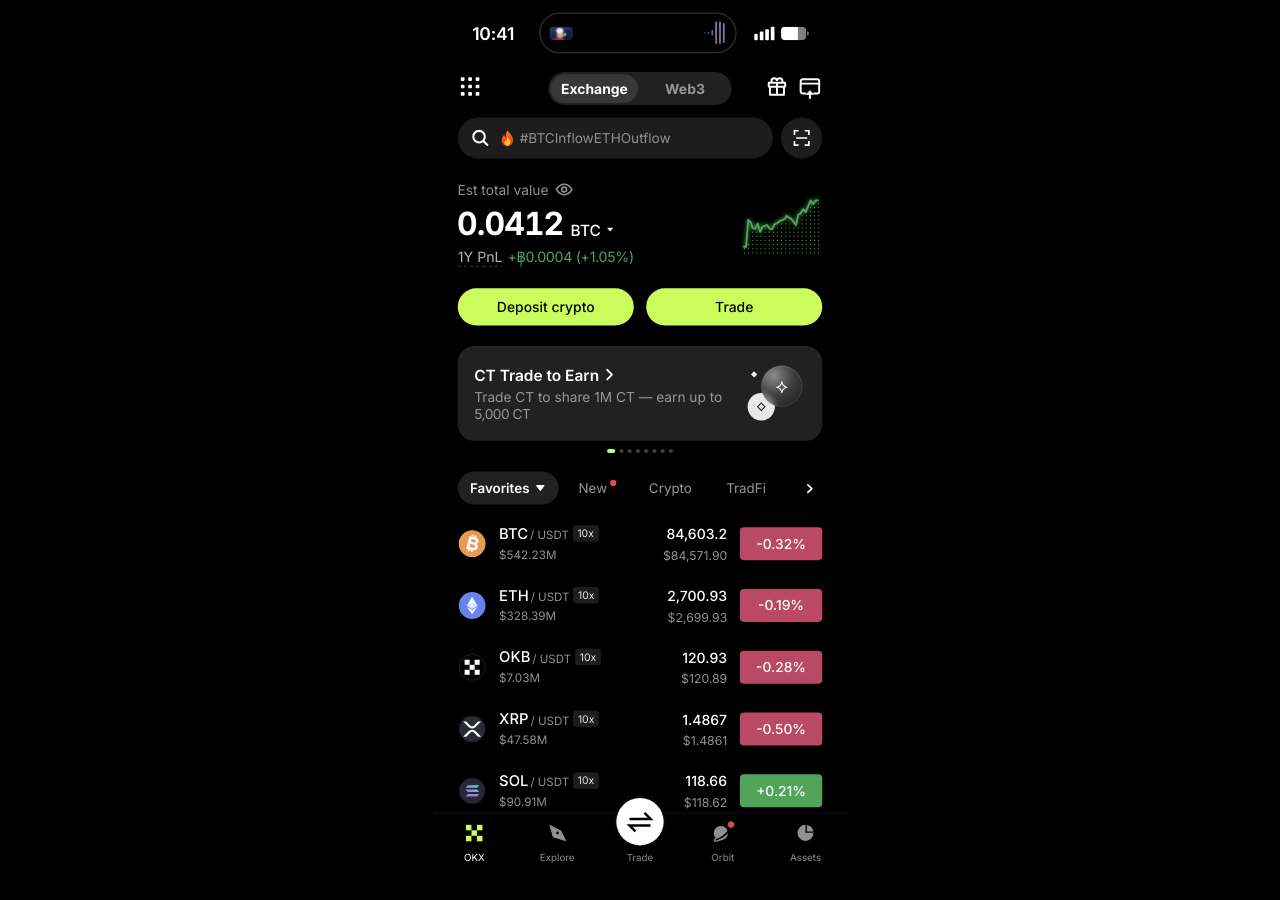
==== index.html @ 5981f29e "Add OKX home and assets page mockups with 0.0412 BTC balance Static HTML/CSS recreation of the OKX i" ====
<!doctype html>
<html lang="en">
<head>
<meta charset="utf-8">
<meta name="viewport" content="width=device-width, initial-scale=1, viewport-fit=cover">
<meta name="apple-mobile-web-app-capable" content="yes">
<meta name="apple-mobile-web-app-status-bar-style" content="black-translucent">
<meta name="theme-color" content="#000000">
<title>OKX Home Mockup</title>
<link rel="stylesheet" href="css/style.css">
</head>
<body>
<div class="screen" id="screen">

  <!-- ===== status bar ===== -->
  <div class="t sb-time" data-bl="38.4">10:41</div>
  <div class="abs island">
    <div class="art"></div>
    <svg class="wave" width="26" height="40" viewBox="0 0 26 40" aria-hidden="true">
      <defs><linearGradient id="wv" x1="0" y1="0" x2="0" y2="1"><stop offset="0" stop-color="#7f87ad"/><stop offset="1" stop-color="#8d6f88"/></linearGradient></defs>
      <circle cx="1.6" cy="19.9" r="0.8" fill="#4b4c6d"/>
      <circle cx="5.6" cy="19.9" r="0.9" fill="#5b5972"/>
      <rect x="8.4" y="17" width="1.6" height="5.6" rx="0.8" fill="#6a6679"/>
      <rect x="12.1" y="9" width="1.7" height="21.7" rx="0.85" fill="url(#wv)"/>
      <rect x="15.8" y="9" width="1.7" height="21.7" rx="0.85" fill="url(#wv)"/>
      <rect x="19.5" y="10.4" width="1.7" height="19.3" rx="0.85" fill="url(#wv)"/>
    </svg>
  </div>
  <svg class="abs sig" width="20" height="13" viewBox="0 0 20 13" fill="#fff" aria-hidden="true">
    <rect x="0" y="6.7" width="3.3" height="6.3" rx="1"/>
    <rect x="5.3" y="4.7" width="3.6" height="8.3" rx="1"/>
    <rect x="10.6" y="2.4" width="3.6" height="10.6" rx="1"/>
    <rect x="16" y="0" width="3.6" height="13" rx="1"/>
  </svg>
  <svg class="abs batt" width="28" height="13" viewBox="0 0 28 13" aria-hidden="true">
    <defs><clipPath id="bc"><rect width="24.4" height="13" rx="4"/></clipPath></defs>
    <g clip-path="url(#bc)"><rect width="24.4" height="13" fill="#7f7f7f"/><rect width="16.3" height="13" fill="#fff"/></g>
    <path d="M25.3 4.3a1.6 1.6 0 0 1 1.6 1.6v1.2a1.6 1.6 0 0 1-1.6 1.6z" fill="#7f7f7f"/>
  </svg>

  <!-- ===== header ===== -->
  <svg class="abs" style="left:27px;top:75px" width="18" height="18" viewBox="0 0 18 18" fill="#fff" aria-hidden="true">
    <rect x="0" y="0" width="3.6" height="3.6" rx=".8"/><rect x="7.2" y="0" width="3.6" height="3.6" rx=".8"/><rect x="14.4" y="0" width="3.6" height="3.6" rx=".8"/>
    <rect x="0" y="7.2" width="3.6" height="3.6" rx=".8"/><rect x="7.2" y="7.2" width="3.6" height="3.6" rx=".8"/><rect x="14.4" y="7.2" width="3.6" height="3.6" rx=".8"/>
    <rect x="0" y="14.4" width="3.6" height="3.6" rx=".8"/><rect x="7.2" y="14.4" width="3.6" height="3.6" rx=".8"/><rect x="14.4" y="14.4" width="3.6" height="3.6" rx=".8"/>
  </svg>

  <div class="abs seg"></div>
  <div class="abs seg-on"></div>
  <div class="t seg-txt seg-ex" data-bl="91">Exchange</div>
  <div class="t seg-txt seg-w3" data-bl="91">Web3</div>

  <svg class="abs" style="left:325px;top:75px" width="18" height="18" viewBox="0 0 18 18" fill="none" stroke="#fff" stroke-width="1.9" stroke-linejoin="round" aria-hidden="true">
    <rect x="1" y="5.4" width="16" height="3.8" rx=".4"/>
    <path d="M2.2 9.2v7.6c0 .1.1.2.2.2h13.2c.1 0 .2-.1.2-.2V9.2M9 5.4V17M3.7 5.4V3.6a2.65 2.65 0 0 1 5.3 0M9 3.6a2.65 2.65 0 0 1 5.3 0v1.8"/>
  </svg>
  <svg class="abs" style="left:356px;top:76px" width="20" height="20" viewBox="0 0 20 20" aria-hidden="true">
    <path d="M6.6 14.7H2.9c-1 0-1.9-.8-1.9-1.9V2.9C1 1.9 1.8 1 2.9 1h14.2c1 0 1.9.8 1.9 1.9v9.9c0 1-.8 1.9-1.9 1.9h-3.7M1 5.2h18" fill="none" stroke="#fff" stroke-width="1.9" stroke-linejoin="round"/>
    <path d="M10 12l3.4 3.7H6.6z" fill="#fff" stroke="#fff" stroke-width=".8" stroke-linejoin="round"/>
    <rect x="9.05" y="15.2" width="1.9" height="4.8" fill="#fff"/>
  </svg>

  <!-- ===== search ===== -->
  <div class="abs search"></div>
  <svg class="abs" style="left:38.3px;top:126.3px" width="16" height="16" viewBox="0 0 16 16" fill="none" stroke="#fff" stroke-width="2" stroke-linecap="round" aria-hidden="true">
    <circle cx="6.7" cy="6.7" r="5.6"/><path d="M10.9 10.9l3.9 3.9"/>
  </svg>
  <svg class="abs" style="left:66px;top:126px" width="12.4" height="16" viewBox="0 0 12.4 16" aria-hidden="true">
    <defs>
      <linearGradient id="fo" x1="0" y1="0" x2="0" y2="1"><stop offset="0" stop-color="#ff8f1f"/><stop offset=".55" stop-color="#f4511e"/><stop offset="1" stop-color="#e2361b"/></linearGradient>
      <linearGradient id="fi" x1="0" y1="0" x2="0" y2="1"><stop offset="0" stop-color="#ffdf4a"/><stop offset="1" stop-color="#ffb012"/></linearGradient>
    </defs>
    <path d="M6.3.4c.7 2.6 4.6 4.6 5.4 8.6.7 3.8-2 6.7-5.5 6.7C2.7 15.7.2 13 .7 9.6c.3-2.2 1.7-3.5 2.4-4.8.3 1.3.8 2.1 1.5 2.5C4.4 4.5 5.3 2.1 6.3.4z" fill="url(#fo)"/>
    <path d="M6.3 7.3c.9 1.8 3.1 3.1 2.9 5.3-.2 1.8-1.5 2.9-3 2.9-1.6 0-2.9-1.1-2.8-2.8.1-1.3 1-2 1.5-2.7.3.7.7 1.1 1.1 1.2-.3-1.5-.2-2.8.3-3.9z" fill="url(#fi)"/>
  </svg>
  <div class="t search-txt" data-bl="139">#BTCInflowETHOutflow</div>
  <div class="abs scan-btn">
    <svg class="abs" style="left:12px;top:12px" width="16" height="16" viewBox="0 0 16 16" fill="none" stroke="#fff" stroke-width="1.6" aria-hidden="true">
      <path d="M1 5V1h4M11 1h4v4M15 11v4h-4M5 15H1v-4M2.6 8h10.8"/>
    </svg>
  </div>

  <!-- ===== balance ===== -->
  <div class="t est" style="top:177.6px" data-bl="189">Est total value</div>
  <svg class="abs eye" style="top:178.3px" width="17" height="12" viewBox="0 0 17 12" fill="none" stroke="#909090" stroke-width="1.6" aria-hidden="true">
    <path d="M.9 6C2.9 2.3 5.6.9 8.4.9s5.5 1.4 7.5 5.1c-2 3.7-4.7 5.1-7.5 5.1S2.9 9.7.9 6z"/>
    <circle cx="8.4" cy="6" r="2.3"/>
  </svg>
  <div class="abs bal" style="top:201.1px">
    <span class="num" data-bl="228.2">0.0412</span><span class="unit" data-bl="228.8">BTC</span>
    <svg class="caret" width="6" height="4" viewBox="0 0 6 4" aria-hidden="true"><path d="M.6.5h4.8L3 3.5z" fill="#fff" stroke="#fff" stroke-width=".6" stroke-linejoin="round"/></svg>
  </div>
  <div class="t pnl" style="top:243.1px">
    <span class="lab" data-bl="255">1Y PnL</span><span class="val" data-bl="255">+<span class="baht">B</span>0.0004 (+1.05%)</span>
  </div>
  <i class="abs dash" style="left:24px;top:258px;width:42.7px"></i>
  <svg class="abs chart" style="top:188px" width="82" height="62" viewBox="0 0 82 62" aria-hidden="true">
    <defs><filter id="glow" x="-30%" y="-30%" width="160%" height="160%"><feGaussianBlur in="SourceGraphic" stdDeviation="2.2" result="b"/><feComponentTransfer in="b" result="g"><feFuncA type="linear" slope="1.1"/></feComponentTransfer><feMerge><feMergeNode in="g"/><feMergeNode in="SourceGraphic"/></feMerge></filter></defs>
    <g fill="#51a459"><rect x="5" y="53" width="1" height="1"/><rect x="5" y="57" width="1" height="1"/><rect x="9" y="49" width="1" height="1"/><rect x="9" y="53" width="1" height="1"/><rect x="9" y="57" width="1" height="1"/><rect x="13" y="37" width="1" height="1"/><rect x="13" y="41" width="1" height="1"/><rect x="13" y="45" width="1" height="1"/><rect x="13" y="49" width="1" height="1"/><rect x="13" y="53" width="1" height="1"/><rect x="13" y="57" width="1" height="1"/><rect x="17" y="37" width="1" height="1"/><rect x="17" y="41" width="1" height="1"/><rect x="17" y="45" width="1" height="1"/><rect x="17" y="49" width="1" height="1"/><rect x="17" y="53" width="1" height="1"/><rect x="17" y="57" width="1" height="1"/><rect x="21" y="41" width="1" height="1"/><rect x="21" y="45" width="1" height="1"/><rect x="21" y="49" width="1" height="1"/><rect x="21" y="53" width="1" height="1"/><rect x="21" y="57" width="1" height="1"/><rect x="25" y="33" width="1" height="1"/><rect x="25" y="37" width="1" height="1"/><rect x="25" y="41" width="1" height="1"/><rect x="25" y="45" width="1" height="1"/><rect x="25" y="49" width="1" height="1"/><rect x="25" y="53" width="1" height="1"/><rect x="25" y="57" width="1" height="1"/><rect x="29" y="37" width="1" height="1"/><rect x="29" y="41" width="1" height="1"/><rect x="29" y="45" width="1" height="1"/><rect x="29" y="49" width="1" height="1"/><rect x="29" y="53" width="1" height="1"/><rect x="29" y="57" width="1" height="1"/><rect x="33" y="37" width="1" height="1"/><rect x="33" y="41" width="1" height="1"/><rect x="33" y="45" width="1" height="1"/><rect x="33" y="49" width="1" height="1"/><rect x="33" y="53" width="1" height="1"/><rect x="33" y="57" width="1" height="1"/><rect x="37" y="33" width="1" height="1"/><rect x="37" y="37" width="1" height="1"/><rect x="37" y="41" width="1" height="1"/><rect x="37" y="45" width="1" height="1"/><rect x="37" y="49" width="1" height="1"/><rect x="37" y="53" width="1" height="1"/><rect x="37" y="57" width="1" height="1"/><rect x="41" y="29" width="1" height="1"/><rect x="41" y="33" width="1" height="1"/><rect x="41" y="37" width="1" height="1"/><rect x="41" y="41" width="1" height="1"/><rect x="41" y="45" width="1" height="1"/><rect x="41" y="49" width="1" height="1"/><rect x="41" y="53" width="1" height="1"/><rect x="41" y="57" width="1" height="1"/><rect x="45" y="29" width="1" height="1"/><rect x="45" y="33" width="1" height="1"/><rect x="45" y="37" width="1" height="1"/><rect x="45" y="41" width="1" height="1"/><rect x="45" y="45" width="1" height="1"/><rect x="45" y="49" width="1" height="1"/><rect x="45" y="53" width="1" height="1"/><rect x="45" y="57" width="1" height="1"/><rect x="49" y="25" width="1" height="1"/><rect x="49" y="29" width="1" height="1"/><rect x="49" y="33" width="1" height="1"/><rect x="49" y="37" width="1" height="1"/><rect x="49" y="41" width="1" height="1"/><rect x="49" y="45" width="1" height="1"/><rect x="49" y="49" width="1" height="1"/><rect x="49" y="53" width="1" height="1"/><rect x="49" y="57" width="1" height="1"/><rect x="53" y="33" width="1" height="1"/><rect x="53" y="37" width="1" height="1"/><rect x="53" y="41" width="1" height="1"/><rect x="53" y="45" width="1" height="1"/><rect x="53" y="49" width="1" height="1"/><rect x="53" y="53" width="1" height="1"/><rect x="53" y="57" width="1" height="1"/><rect x="57" y="33" width="1" height="1"/><rect x="57" y="37" width="1" height="1"/><rect x="57" y="41" width="1" height="1"/><rect x="57" y="45" width="1" height="1"/><rect x="57" y="49" width="1" height="1"/><rect x="57" y="53" width="1" height="1"/><rect x="57" y="57" width="1" height="1"/><rect x="61" y="21" width="1" height="1"/><rect x="61" y="25" width="1" height="1"/><rect x="61" y="29" width="1" height="1"/><rect x="61" y="33" width="1" height="1"/><rect x="61" y="37" width="1" height="1"/><rect x="61" y="41" width="1" height="1"/><rect x="61" y="45" width="1" height="1"/><rect x="61" y="49" width="1" height="1"/><rect x="61" y="53" width="1" height="1"/><rect x="61" y="57" width="1" height="1"/><rect x="65" y="21" width="1" height="1"/><rect x="65" y="25" width="1" height="1"/><rect x="65" y="29" width="1" height="1"/><rect x="65" y="33" width="1" height="1"/><rect x="65" y="37" width="1" height="1"/><rect x="65" y="41" width="1" height="1"/><rect x="65" y="45" width="1" height="1"/><rect x="65" y="49" width="1" height="1"/><rect x="65" y="53" width="1" height="1"/><rect x="65" y="57" width="1" height="1"/><rect x="69" y="13" width="1" height="1"/><rect x="69" y="17" width="1" height="1"/><rect x="69" y="21" width="1" height="1"/><rect x="69" y="25" width="1" height="1"/><rect x="69" y="29" width="1" height="1"/><rect x="69" y="33" width="1" height="1"/><rect x="69" y="37" width="1" height="1"/><rect x="69" y="41" width="1" height="1"/><rect x="69" y="45" width="1" height="1"/><rect x="69" y="49" width="1" height="1"/><rect x="69" y="53" width="1" height="1"/><rect x="69" y="57" width="1" height="1"/><rect x="73" y="13" width="1" height="1"/><rect x="73" y="17" width="1" height="1"/><rect x="73" y="21" width="1" height="1"/><rect x="73" y="25" width="1" height="1"/><rect x="73" y="29" width="1" height="1"/><rect x="73" y="33" width="1" height="1"/><rect x="73" y="37" width="1" height="1"/><rect x="73" y="41" width="1" height="1"/><rect x="73" y="45" width="1" height="1"/><rect x="73" y="49" width="1" height="1"/><rect x="73" y="53" width="1" height="1"/><rect x="73" y="57" width="1" height="1"/><rect x="77" y="9" width="1" height="1"/><rect x="77" y="13" width="1" height="1"/><rect x="77" y="17" width="1" height="1"/><rect x="77" y="21" width="1" height="1"/><rect x="77" y="25" width="1" height="1"/><rect x="77" y="29" width="1" height="1"/><rect x="77" y="33" width="1" height="1"/><rect x="77" y="37" width="1" height="1"/><rect x="77" y="41" width="1" height="1"/><rect x="77" y="45" width="1" height="1"/><rect x="77" y="49" width="1" height="1"/><rect x="77" y="53" width="1" height="1"/><rect x="77" y="57" width="1" height="1"/></g>
<path d="M4.9 51.6 L7.0 51.6 L9.1 25.6 L11.6 28.2 L13.3 33.4 L15.7 34.3 L18.4 29.2 L20.7 37.2 L23.2 31.8 L25.4 31.4 L27.3 30.5 L29.4 33.4 L30.7 34.5 L32.3 34.5 L34.7 29.7 L36.8 29.0 L39.8 26.6 L42.7 25.6 L44.5 24.7 L46.4 21.5 L48.7 23.4 L50.7 24.2 L55.5 30.5 L57.8 20.2 L59.4 20.0 L62.3 15.2 L65.0 17.9 L69.6 6.7 L72.2 10.2 L74.6 6.7 L76.6 6.5" fill="none" stroke="#51a459" stroke-width="1.8" stroke-linejoin="round" stroke-linecap="round" filter="url(#glow)"/>
  </svg>

  <a class="btn" style="left:24px" href="#" data-blref><span data-bl="23">Deposit crypto</span></a>
  <a class="btn" style="left:207px" href="#" data-blref><span data-bl="23">Trade</span></a>

  <!-- ===== promo card ===== -->
  <div class="abs promo">
    <svg class="abs" style="left:0;top:0" width="354" height="92" viewBox="0 0 354 92" aria-hidden="true">
      <defs>
        <radialGradient id="orb" cx=".3" cy=".25" r=".85"><stop offset="0" stop-color="#8b8b8b"/><stop offset=".55" stop-color="#3f3f3f"/><stop offset="1" stop-color="#242424"/></radialGradient>
        <clipPath id="orbclip"><circle cx="314.75" cy="39" r="20"/></clipPath>
        <filter id="frost" x="-50%" y="-50%" width="200%" height="200%"><feGaussianBlur stdDeviation="2.4"/></filter>
      </defs>
      <rect x="285.6" y="25.4" width="4.4" height="4.4" rx=".4" transform="rotate(45 287.8 27.6)" fill="#e9e9e9"/>
      <circle cx="294.75" cy="59" r="13.25" fill="#e8e8e8"/>
      <rect x="292.2" y="56.45" width="5.1" height="5.1" transform="rotate(45 294.75 59)" fill="none" stroke="#1e1e1e" stroke-width="1"/>
      <circle cx="314.75" cy="39" r="20" fill="url(#orb)"/>
      <g clip-path="url(#orbclip)" opacity=".45"><circle cx="294.75" cy="59" r="13.25" fill="#d0d0d0" filter="url(#frost)"/></g>
      <circle cx="314.75" cy="39" r="19.6" fill="none" stroke="rgba(255,255,255,.14)" stroke-width=".8"/>
      <path d="M314.75 34.6q.5 4.6 5 5.4q-4.5.8-5 5.4q-.5-4.6-5-5.4q4.5-.8 5-5.4z" fill="none" stroke="#fff" stroke-width="1" stroke-linejoin="round"/>
    </svg>
  </div>
  <div class="t promo-title"><span data-bl="370.6">CT Trade to Earn</span><svg width="7" height="12" viewBox="0 0 7 12" fill="none" stroke="#fff" stroke-width="1.8" stroke-linecap="round" stroke-linejoin="round" aria-hidden="true"><path d="M1.2 1.1l4.6 4.7-4.6 4.7"/></svg></div>
  <div class="t promo-sub" data-bl="390.8">Trade CT to share 1M CT — earn up to</div>
  <div class="t promo-sub" data-bl="406.9" style="letter-spacing:-0.45px">5,000 CT</div>

  <div class="abs dots"><i class="on"></i><i></i><i></i><i></i><i></i><i></i><i></i><i></i></div>

  <!-- ===== market tabs ===== -->
  <div class="abs fav"></div>
  <div class="t tab tab-fav" data-bl="479">Favorites</div>
  <svg class="abs" style="left:99.7px;top:471px" width="8.4" height="5.8" viewBox="0 0 8.4 5.8" aria-hidden="true"><path d="M.7.6h7L4.2 5.2z" fill="#fff" stroke="#fff" stroke-width="1" stroke-linejoin="round"/></svg>
  <div class="t tab" style="left:141.3px" data-bl="479">New</div>
  <div class="abs newdot"></div>
  <div class="t tab" style="left:209.6px" data-bl="479">Crypto</div>
  <div class="t tab" style="left:284.7px" data-bl="479">TradFi</div>
  <svg class="abs" style="left:363px;top:469.6px" width="6" height="9" viewBox="0 0 6 9" fill="none" stroke="#fff" stroke-width="1.6" stroke-linecap="round" stroke-linejoin="round" aria-hidden="true"><path d="M1 .9l3.9 3.6L1 8.1"/></svg>

  <!-- ===== market list ===== -->
  <div class="row" style="top:512px" data-blref>
    <svg class="coin" width="26" height="26" viewBox="0 0 26 26" aria-hidden="true">
      <circle cx="13" cy="13" r="13" fill="#e89952"/>
      <g transform="rotate(14 13 13)" fill="#fff">
        <path fill-rule="evenodd" d="M8.6 6.6h6.3c2.3 0 3.6 1.2 3.6 3 0 1.3-.7 2.2-1.8 2.6 1.4.3 2.5 1.5 2.5 3.1 0 2.1-1.5 3.6-3.9 3.6H8.6zm2.7 2.1v2.8h3.2c1 0 1.5-.5 1.5-1.4s-.5-1.4-1.5-1.4zm0 4.8v3.1h3.5c1.1 0 1.7-.6 1.7-1.55s-.6-1.55-1.7-1.55z"/>
        <rect x="10.6" y="4.5" width="1.7" height="2.6"/><rect x="13.6" y="4.5" width="1.7" height="2.6"/>
        <rect x="10.6" y="18.4" width="1.7" height="2.6"/><rect x="13.6" y="18.4" width="1.7" height="2.6"/>
      </g>
    </svg>
    <div class="pair"><span class="base" data-bl="11.65">BTC</span><span class="quote" data-bl="11.7">/ USDT</span><span class="lev" data-blref><span class="ib" data-bl="11.7">10x</span></span></div>
    <div class="t vol" data-bl="30.3">$542.23M</div>
    <div class="t px" data-bl="11.3">84,603.2</div>
    <div class="t usd" data-bl="32">$84,571.90</div>
    <div class="chg dn" data-blref><span data-bl="21">-0.32%</span></div>
  </div>

  <div class="row" style="top:572px" data-blref>
    <svg class="coin" width="26" height="26" viewBox="0 0 26 26" aria-hidden="true">
      <circle cx="13" cy="13" r="13" fill="#6983ed"/>
      <path d="M13 4.6l5.2 8.7L13 11z" fill="#fff" opacity=".9"/>
      <path d="M13 4.6L7.8 13.3 13 11z" fill="#fff"/>
      <path d="M7.8 13.3L13 11l5.2 2.3L13 16.4z" fill="#fff" opacity=".82"/>
      <path d="M13 17.4l5.2-3.1L13 21.6z" fill="#fff" opacity=".9"/>
      <path d="M13 17.4l-5.2-3.1L13 21.6z" fill="#fff"/>
    </svg>
    <div class="pair"><span class="base" data-bl="11.65">ETH</span><span class="quote" data-bl="11.7">/ USDT</span><span class="lev" data-blref><span class="ib" data-bl="11.7">10x</span></span></div>
    <div class="t vol" data-bl="30.3">$328.39M</div>
    <div class="t px" data-bl="11.3">2,700.93</div>
    <div class="t usd" data-bl="32">$2,699.93</div>
    <div class="chg dn" data-blref><span data-bl="21">-0.19%</span></div>
  </div>

  <div class="row" style="top:632px" data-blref>
    <svg class="coin" width="26" height="26" viewBox="0 0 26 26" aria-hidden="true">
      <circle cx="13" cy="13" r="12.6" fill="#000" stroke="#262626" stroke-width=".8"/>
      <g fill="#fff">
        <rect x="5.7" y="5.7" width="4.87" height="4.87"/><rect x="15.43" y="5.7" width="4.87" height="4.87"/>
        <rect x="10.57" y="10.57" width="4.87" height="4.87"/>
        <rect x="5.7" y="15.43" width="4.87" height="4.87"/><rect x="15.43" y="15.43" width="4.87" height="4.87"/>
      </g>
    </svg>
    <div class="pair"><span class="base" data-bl="11.65">OKB</span><span class="quote" data-bl="11.7">/ USDT</span><span class="lev" data-blref><span class="ib" data-bl="11.7">10x</span></span></div>
    <div class="t vol" data-bl="30.3">$7.03M</div>
    <div class="t px" data-bl="11.3">120.93</div>
    <div class="t usd" data-bl="32">$120.89</div>
    <div class="chg dn" data-blref><span data-bl="21">-0.28%</span></div>
  </div>

  <div class="row" style="top:692px" data-blref>
    <svg class="coin" width="26" height="26" viewBox="0 0 26 26" aria-hidden="true">
      <circle cx="13" cy="13" r="12.7" fill="#292c33" stroke="#151617" stroke-width=".6"/>
      <g fill="#fff">
        <path d="M4.3 5.6h3l3.8 3.9c1.1 1.1 2.7 1.1 3.8 0l3.8-3.9h3l-5.1 5.2c-2.1 2.1-5.1 2.1-7.2 0z"/>
        <path d="M4.3 20.4h3l3.8-3.9c1.1-1.1 2.7-1.1 3.8 0l3.8 3.9h3l-5.1-5.2c-2.1-2.1-5.1-2.1-7.2 0z"/>
      </g>
    </svg>
    <div class="pair"><span class="base" data-bl="11.65">XRP</span><span class="quote" data-bl="11.7">/ USDT</span><span class="lev" data-blref><span class="ib" data-bl="11.7">10x</span></span></div>
    <div class="t vol" data-bl="30.3">$47.58M</div>
    <div class="t px" data-bl="11.3">1.4867</div>
    <div class="t usd" data-bl="32">$1.4861</div>
    <div class="chg dn" data-blref><span data-bl="21">-0.50%</span></div>
  </div>

  <div class="row" style="top:752px" data-blref>
    <svg class="coin" width="26" height="26" viewBox="0 0 26 26" aria-hidden="true">
      <defs><linearGradient id="sol" x1="19" y1="6" x2="8" y2="20" gradientUnits="userSpaceOnUse"><stop offset="0" stop-color="#5fe8c4"/><stop offset=".5" stop-color="#8f8fe0"/><stop offset="1" stop-color="#b65cf0"/></linearGradient></defs>
      <circle cx="13" cy="13" r="12.7" fill="#262931" stroke="#0e0f10" stroke-width=".6"/>
      <g fill="url(#sol)">
        <path d="M8.7 7.6h11.1l-2.1 2.4H6.6z"/>
        <path d="M6.6 11.8h11.1l2.1 2.4H8.7z"/>
        <path d="M8.7 16h11.1l-2.1 2.4H6.6z"/>
      </g>
    </svg>
    <div class="pair"><span class="base" data-bl="11.65">SOL</span><span class="quote" data-bl="11.7">/ USDT</span><span class="lev" data-blref><span class="ib" data-bl="11.7">10x</span></span></div>
    <div class="t vol" data-bl="30.3">$90.91M</div>
    <div class="t px" data-bl="11.3">118.66</div>
    <div class="t usd" data-bl="32">$118.62</div>
    <div class="chg up" data-blref><span data-bl="21">+0.21%</span></div>
  </div>

  <!-- ===== tab bar ===== -->
  <div class="abs nav">
    <a class="nav-item on" style="left:0" href="index.html">
      <svg width="16" height="16" viewBox="0 0 16 16" fill="#cafd5b" aria-hidden="true"><rect x="0" y="0" width="5.33" height="5.33"/><rect x="10.67" y="0" width="5.33" height="5.33"/><rect x="5.33" y="5.33" width="5.33" height="5.33"/><rect x="0" y="10.67" width="5.33" height="5.33"/><rect x="10.67" y="10.67" width="5.33" height="5.33"/></svg>
      <span class="lbl" data-bl="835.5">OKX</span>
    </a>
    <a class="nav-item" style="left:80.4px" href="#">
      <svg width="16" height="16" viewBox="0 0 16 16" aria-hidden="true"><path d="M.6.7l10.6 5.4 4.3 9.1L3.8 11.5z" fill="#909090" stroke="#909090" stroke-width="1" stroke-linejoin="round"/><circle cx="7.9" cy="7.9" r="1.3" fill="#000"/></svg>
      <span class="lbl" data-bl="835.5">Explore</span>
    </a>
    <a class="nav-item" style="left:160.8px" href="#"><span class="lbl" data-bl="835.5">Trade</span></a>
    <a class="nav-item" style="left:241.2px" href="#">
      <svg style="left:31px;top:6px;margin-left:0" width="22" height="21" viewBox="0 0 22 21" aria-hidden="true">
        <circle cx="7.5" cy="12" r="6.9" fill="#909090"/>
        <path d="M1.4 18.4c3.6.2 9.6-3 14.8-9.6" fill="none" stroke="#000" stroke-width="1.5" stroke-linecap="round"/>
        <path d="M2.6 17.2c-1.3 1.3-1.7 2.5-.6 2.6 1.7.2 5-1 8.4-3.1" fill="none" stroke="#909090" stroke-width="1.4" stroke-linecap="round"/>
        <circle cx="17.4" cy="3.8" r="3.6" fill="#ce5245" stroke="#000" stroke-width=".7"/>
      </svg>
      <span class="lbl" data-bl="835.5">Orbit</span>
    </a>
    <a class="nav-item" style="left:321.6px" href="assets.html">
      <svg width="16" height="16" viewBox="0 0 16 16" fill="#909090" aria-hidden="true"><path d="M7.7 0a7.8 7.8 0 1 0 7.8 7.8H7.7z"/><path d="M9 6.5V.1a7.8 7.8 0 0 1 6.4 6.4z"/></svg>
      <span class="lbl" data-bl="835.5">Assets</span>
    </a>
  </div>
  <div class="abs nav-trade-btn">
    <svg width="22" height="21" viewBox="0 0 22 21" fill="none" stroke="#000" stroke-width="2.4" aria-hidden="true"><path d="M.8 7.3h20.4L15.4 1.5M21.2 13.6H.8l5.8 5.8"/></svg>
  </div>
</div>
<script src="js/fit.js"></script>
</body>
</html>
---- css/style.css ----
/* OKX mockup – shared styles.
   The screen is laid out at iPhone 16 Pro logical size (402 x 874 pt) and
   scaled to fit the browser window by js/fit.js. */

@font-face { font-family: "Inter"; font-weight: 400; font-display: block; src: url(../fonts/inter-400.woff2) format("woff2"); }
@font-face { font-family: "Inter"; font-weight: 500; font-display: block; src: url(../fonts/inter-500.woff2) format("woff2"); }
@font-face { font-family: "Inter"; font-weight: 600; font-display: block; src: url(../fonts/inter-600.woff2) format("woff2"); }
@font-face { font-family: "Inter"; font-weight: 700; font-display: block; src: url(../fonts/inter-700.woff2) format("woff2"); }

:root {
  --bg: #000;
  --white: #fff;
  --grey: #909090;
  --grey-2: #969696;
  --grey-3: #b3b3b3;
  --card: #212121;
  --field: #1d1d1d;
  --tile: #121212;
  --lime: #cafd5c;
  --green: #51a459;
  --red: #ba4965;
}

* { box-sizing: border-box; margin: 0; padding: 0; }

html, body {
  height: 100%;
  background: var(--bg);
  overflow: hidden;
}

body {
  font-family: "Inter", sans-serif;
  color: var(--white);
  -webkit-font-smoothing: antialiased;
  -moz-osx-font-smoothing: grayscale;
  -webkit-text-size-adjust: 100%;
  text-rendering: geometricPrecision;
}

a { color: inherit; text-decoration: none; }

.screen {
  position: absolute;
  left: 0;
  top: 0;
  width: 402px;
  height: 874px;
  overflow: hidden;
  background: var(--bg);
  transform-origin: 0 0;
  visibility: hidden;
}
.screen.ready { visibility: visible; }

.abs { position: absolute; }
.t { position: absolute; line-height: 1; white-space: nowrap; }
.ib { display: inline-block; }
.r { text-align: right; }
svg { display: block; overflow: visible; }

/* Bitcoin "฿" sign: Inter has no glyph for it, so draw a B with a bar through it. */
.baht { position: relative; display: inline-block; line-height: 1; }
.baht::after {
  content: "";
  position: absolute;
  left: 0.255em;
  width: 0.085em;
  top: 0.04em;
  bottom: 0.025em;
  background: currentColor;
}

/* ---------- iOS status bar ---------- */
.sb-time {
  font-family: -apple-system, "SF Pro Text", "Inter", sans-serif;
  font-size: 17px;
  font-weight: 600;
  left: 38px;
  top: 23.7px;
  letter-spacing: -0.2px;
}
.island {
  left: 102.7px; top: 12.3px; width: 192.6px; height: 40px;
  border-radius: 20px;
  background: #000;
  box-shadow: inset 0 0 0 1.4px #2d2d2d;
}
.island .art {
  position: absolute; left: 10.6px; top: 13.4px; width: 23px; height: 13.3px;
  border-radius: 4px;
  background:
    radial-gradient(ellipse 4.5px 3.6px at 44% 30%, #ecebea 0 55%, transparent 100%),
    radial-gradient(ellipse 4.6px 4px at 46% 62%, #c7a497 0 50%, transparent 100%),
    radial-gradient(ellipse 8px 4.5px at 40% 108%, #a3242f 0 60%, transparent 100%),
    radial-gradient(circle at 66% 58%, #9fb0d0 0 0.9px, transparent 1.8px),
    linear-gradient(160deg, #2a3d6a 0%, #182446 55%, #0d1328 100%);
}
.island .wave { position: absolute; left: 159.5px; top: 0; }
.sig { left: 311.7px; top: 26.3px; }
.batt { left: 338px; top: 25.7px; }

/* ---------- bottom tab bar ---------- */
.nav {
  left: 0; top: 791px; width: 402px; height: 83px;
  background: #000;
}
.nav::before {
  content: "";
  position: absolute; left: 0; right: 0; top: -6px; height: 6px;
  background: linear-gradient(to bottom, rgba(7, 8, 14, 0), #07080e);
}
.nav-item { position: absolute; top: 0; width: 80.4px; height: 60px; }
.nav-item svg { position: absolute; left: 50%; top: 10px; margin-left: -8px; }
.nav-item .lbl {
  position: absolute; left: 0; right: 0; top: 36.5px;
  text-align: center; font-size: 9.5px; line-height: 1; color: #8a8a8a;
}
.nav-item.on .lbl { color: #fff; }
.nav-trade-btn {
  left: 178px; top: 775px; width: 46px; height: 46px;
  border-radius: 50%;
  background: #fff;
  box-shadow: 0 0 6px rgba(80, 90, 140, 0.18);
}
.nav-trade-btn svg { position: absolute; left: 12px; top: 12.5px; }

/* ---------- shared balance header ---------- */
.est { font-size: 13.4px; color: var(--grey); left: 23.7px; }
.eye { left: 119.3px; }
.bal { left: 23.4px; display: flex; align-items: flex-start; line-height: 1; white-space: nowrap; }
.bal .num { font-size: 31px; font-weight: 700; letter-spacing: -0.9px; font-feature-settings: "tnum"; }
.bal .unit { font-size: 15px; font-weight: 500; margin-left: 7.1px; }
.bal .caret { margin-left: 6.4px; margin-top: 19.9px; }
.pnl { left: 24px; font-size: 13.8px; color: var(--grey-3); display: flex; align-items: flex-start; }
.pnl .val { color: var(--green); margin-left: 4.6px; letter-spacing: -0.3px; }
.dash { height: 0.67px; background: repeating-linear-gradient(to right, #383838 0 3px, transparent 3px 6px); }
.chart { left: 297px; }

/* ---------- home page ---------- */
.seg { left: 112.3px; top: 70px; width: 177.4px; height: 32px; border-radius: 16px; background: var(--card); }
.seg-on { left: 114px; top: 71.7px; width: 85px; height: 28.6px; border-radius: 14.3px; background: #373737; }
.seg-txt { font-size: 13.5px; font-weight: 700; top: 79.2px; }
.seg-ex { left: 124.3px; }
.seg-w3 { left: 225.4px; color: var(--grey-2); }

.search { left: 24px; top: 114px; width: 306px; height: 40px; border-radius: 20px; background: var(--field); }
.search-txt { left: 84.2px; top: 127.4px; font-size: 13.2px; color: var(--grey); }
.scan-btn { left: 338px; top: 114px; width: 40px; height: 40px; border-radius: 50%; background: var(--field); }

.btn {
  position: absolute; top: 280px; width: 171px; height: 36px;
  border-radius: 18px; background: var(--lime); color: #000;
  font-size: 13.5px; font-weight: 500; line-height: 1;
  display: flex; align-items: center; justify-content: center;
}

.promo { left: 24px; top: 336px; width: 354px; height: 92px; border-radius: 16px; background: var(--card); overflow: hidden; }
.promo-title { left: 40px; top: 356.2px; font-size: 15px; font-weight: 600; display: flex; align-items: center; }
.promo-title svg { margin-left: 6.9px; }
.promo-sub { left: 40px; top: 377.4px; font-size: 13.3px; line-height: 16.3px; color: var(--grey-2); white-space: nowrap; }

.dots { left: 169px; top: 436px; display: flex; gap: 4px; }
.dots i { display: block; width: 4px; height: 4px; border-radius: 2px; background: #3f3f3f; }
.dots i.on { width: 8px; background: var(--lime); }

.fav { left: 24px; top: 458px; width: 97.7px; height: 32px; border-radius: 16px; background: var(--card); }
.tab { top: 467.2px; font-size: 13px; color: var(--grey-2); }
.tab-fav { left: 35.8px; color: #fff; font-weight: 600; }
.newdot { left: 171.7px; top: 466px; width: 6px; height: 6px; border-radius: 50%; background: #e24a54; }

.row { position: absolute; left: 0; width: 402px; height: 60px; }
.row .coin { position: absolute; left: 25px; top: 3px; }
.row .pair { position: absolute; left: 64.2px; top: -1.6px; display: flex; align-items: flex-start; line-height: 1; white-space: nowrap; }
.row .base { font-size: 14.4px; font-weight: 500; }
.row .quote { font-size: 11.2px; color: var(--grey); margin-left: 1.9px; margin-top: 2.6px; }
.row .lev {
  position: relative; top: -0.4px;
  margin-left: 3.8px; width: 25px; height: 16px; border-radius: 3.3px;
  background: var(--field); color: #e6e6e6; text-align: center;
  font-size: 10.1px; line-height: 16px;
}
.row .vol { left: 64.2px; top: 19.8px; font-size: 11.35px; color: var(--grey); }
.row .px { right: 116.5px; top: -1.4px; font-size: 13.6px; font-weight: 500; }
.row .usd { right: 116.3px; top: 20.4px; font-size: 11.9px; color: var(--grey); }
.row .chg {
  position: absolute; left: 298px; top: 0; width: 80px; height: 32px; border-radius: 4px;
  display: flex; align-items: center; justify-content: center;
  font-size: 13.4px; font-weight: 500; line-height: 1;
}
.chg.dn { background: var(--red); }
.chg.up { background: var(--green); }

/* ---------- assets page ---------- */
.act { position: absolute; top: 188px; width: 48px; height: 48px; border-radius: 50%; background: var(--lime); }
.act svg { position: absolute; left: 14px; top: 14px; }
.act-lbl { top: 240.7px; width: 100px; margin-left: -50px; text-align: center; font-size: 11.6px; font-weight: 500; }

.dex { left: 24px; top: 278px; width: 354px; height: 92px; border-radius: 16px; background: var(--card); overflow: hidden; }
.dex-title { left: 40.3px; top: 306.6px; font-size: 15.1px; font-weight: 600; }
.dex-sub { left: 40px; top: 329.1px; font-size: 13.3px; color: var(--grey-2); }

.h2 { left: 24.4px; top: 396.6px; font-size: 17.4px; font-weight: 700; }

.pcard { position: absolute; top: 436px; width: 140px; height: 108px; border-radius: 16px; background: var(--tile); }
.pcard .ic { position: absolute; left: 12px; top: 12px; width: 24px; height: 24px; border-radius: 50%; background: #2c2c2c; display: flex; align-items: center; justify-content: center; }
.pcard .lab { left: 12px; top: 42.2px; font-size: 15px; color: var(--grey-3); }
.pcard .amt { left: 12.2px; top: 79.2px; font-size: 14px; font-weight: 500; font-feature-settings: "tnum"; }

.sec { left: 24px; top: 572.2px; font-size: 13.5px; font-weight: 700; }
.colh { top: 607.4px; font-size: 11.5px; color: var(--grey); }
.colh-r { font-size: 11.3px; }
.colh-r { right: 24.3px; }

.asset { position: absolute; left: 0; width: 402px; height: 60px; }
.asset .sym { left: 68.3px; top: 2px; font-size: 15.1px; font-weight: 500; }
.asset .apr {
  position: absolute; top: 0.1px; height: 16px; border-radius: 3.5px;
  background: #0a180d; color: var(--green); text-align: center;
  font-size: 9.2px; line-height: 16px; white-space: nowrap;
}
.asset .qty { left: 68.3px; top: 26.1px; font-size: 11.8px; color: var(--grey); font-feature-settings: "tnum"; letter-spacing: -0.55px; }
.asset .val { right: 24.3px; top: 11.2px; font-size: 15px; font-weight: 500; font-feature-settings: "tnum"; }

.divider { left: 0; top: 775.3px; width: 402px; height: 0.7px; background: #383838; }
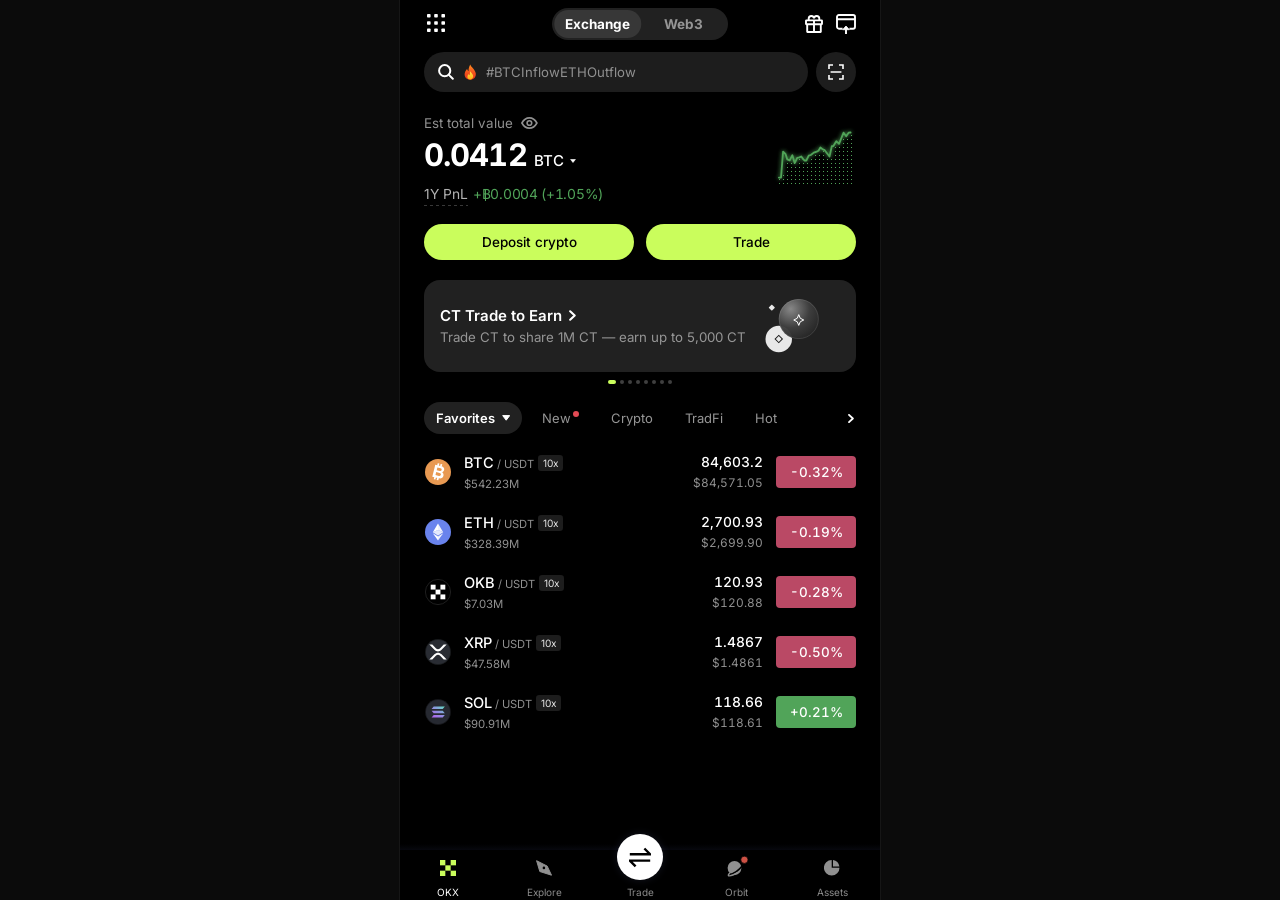
==== commit dbf8a9e3: "Rebuild as a responsive iOS-style OKX demo app Replace the screenshot replicas (fake status bar and " ====
--- a/index.html
+++ b/index.html
@@ -2,250 +2,20 @@
 <html lang="en">
 <head>
 <meta charset="utf-8">
-<meta name="viewport" content="width=device-width, initial-scale=1, viewport-fit=cover">
+<meta name="viewport" content="width=device-width, initial-scale=1, maximum-scale=1, user-scalable=no, viewport-fit=cover">
 <meta name="apple-mobile-web-app-capable" content="yes">
+<meta name="mobile-web-app-capable" content="yes">
 <meta name="apple-mobile-web-app-status-bar-style" content="black-translucent">
+<meta name="apple-mobile-web-app-title" content="OKX">
 <meta name="theme-color" content="#000000">
-<title>OKX Home Mockup</title>
-<link rel="stylesheet" href="css/style.css">
+<meta name="format-detection" content="telephone=no">
+<title>OKX</title>
+<link rel="stylesheet" href="css/app.css">
 </head>
 <body>
-<div class="screen" id="screen">
-
-  <!-- ===== status bar ===== -->
-  <div class="t sb-time" data-bl="38.4">10:41</div>
-  <div class="abs island">
-    <div class="art"></div>
-    <svg class="wave" width="26" height="40" viewBox="0 0 26 40" aria-hidden="true">
-      <defs><linearGradient id="wv" x1="0" y1="0" x2="0" y2="1"><stop offset="0" stop-color="#7f87ad"/><stop offset="1" stop-color="#8d6f88"/></linearGradient></defs>
-      <circle cx="1.6" cy="19.9" r="0.8" fill="#4b4c6d"/>
-      <circle cx="5.6" cy="19.9" r="0.9" fill="#5b5972"/>
-      <rect x="8.4" y="17" width="1.6" height="5.6" rx="0.8" fill="#6a6679"/>
-      <rect x="12.1" y="9" width="1.7" height="21.7" rx="0.85" fill="url(#wv)"/>
-      <rect x="15.8" y="9" width="1.7" height="21.7" rx="0.85" fill="url(#wv)"/>
-      <rect x="19.5" y="10.4" width="1.7" height="19.3" rx="0.85" fill="url(#wv)"/>
-    </svg>
-  </div>
-  <svg class="abs sig" width="20" height="13" viewBox="0 0 20 13" fill="#fff" aria-hidden="true">
-    <rect x="0" y="6.7" width="3.3" height="6.3" rx="1"/>
-    <rect x="5.3" y="4.7" width="3.6" height="8.3" rx="1"/>
-    <rect x="10.6" y="2.4" width="3.6" height="10.6" rx="1"/>
-    <rect x="16" y="0" width="3.6" height="13" rx="1"/>
-  </svg>
-  <svg class="abs batt" width="28" height="13" viewBox="0 0 28 13" aria-hidden="true">
-    <defs><clipPath id="bc"><rect width="24.4" height="13" rx="4"/></clipPath></defs>
-    <g clip-path="url(#bc)"><rect width="24.4" height="13" fill="#7f7f7f"/><rect width="16.3" height="13" fill="#fff"/></g>
-    <path d="M25.3 4.3a1.6 1.6 0 0 1 1.6 1.6v1.2a1.6 1.6 0 0 1-1.6 1.6z" fill="#7f7f7f"/>
-  </svg>
-
-  <!-- ===== header ===== -->
-  <svg class="abs" style="left:27px;top:75px" width="18" height="18" viewBox="0 0 18 18" fill="#fff" aria-hidden="true">
-    <rect x="0" y="0" width="3.6" height="3.6" rx=".8"/><rect x="7.2" y="0" width="3.6" height="3.6" rx=".8"/><rect x="14.4" y="0" width="3.6" height="3.6" rx=".8"/>
-    <rect x="0" y="7.2" width="3.6" height="3.6" rx=".8"/><rect x="7.2" y="7.2" width="3.6" height="3.6" rx=".8"/><rect x="14.4" y="7.2" width="3.6" height="3.6" rx=".8"/>
-    <rect x="0" y="14.4" width="3.6" height="3.6" rx=".8"/><rect x="7.2" y="14.4" width="3.6" height="3.6" rx=".8"/><rect x="14.4" y="14.4" width="3.6" height="3.6" rx=".8"/>
-  </svg>
-
-  <div class="abs seg"></div>
-  <div class="abs seg-on"></div>
-  <div class="t seg-txt seg-ex" data-bl="91">Exchange</div>
-  <div class="t seg-txt seg-w3" data-bl="91">Web3</div>
-
-  <svg class="abs" style="left:325px;top:75px" width="18" height="18" viewBox="0 0 18 18" fill="none" stroke="#fff" stroke-width="1.9" stroke-linejoin="round" aria-hidden="true">
-    <rect x="1" y="5.4" width="16" height="3.8" rx=".4"/>
-    <path d="M2.2 9.2v7.6c0 .1.1.2.2.2h13.2c.1 0 .2-.1.2-.2V9.2M9 5.4V17M3.7 5.4V3.6a2.65 2.65 0 0 1 5.3 0M9 3.6a2.65 2.65 0 0 1 5.3 0v1.8"/>
-  </svg>
-  <svg class="abs" style="left:356px;top:76px" width="20" height="20" viewBox="0 0 20 20" aria-hidden="true">
-    <path d="M6.6 14.7H2.9c-1 0-1.9-.8-1.9-1.9V2.9C1 1.9 1.8 1 2.9 1h14.2c1 0 1.9.8 1.9 1.9v9.9c0 1-.8 1.9-1.9 1.9h-3.7M1 5.2h18" fill="none" stroke="#fff" stroke-width="1.9" stroke-linejoin="round"/>
-    <path d="M10 12l3.4 3.7H6.6z" fill="#fff" stroke="#fff" stroke-width=".8" stroke-linejoin="round"/>
-    <rect x="9.05" y="15.2" width="1.9" height="4.8" fill="#fff"/>
-  </svg>
-
-  <!-- ===== search ===== -->
-  <div class="abs search"></div>
-  <svg class="abs" style="left:38.3px;top:126.3px" width="16" height="16" viewBox="0 0 16 16" fill="none" stroke="#fff" stroke-width="2" stroke-linecap="round" aria-hidden="true">
-    <circle cx="6.7" cy="6.7" r="5.6"/><path d="M10.9 10.9l3.9 3.9"/>
-  </svg>
-  <svg class="abs" style="left:66px;top:126px" width="12.4" height="16" viewBox="0 0 12.4 16" aria-hidden="true">
-    <defs>
-      <linearGradient id="fo" x1="0" y1="0" x2="0" y2="1"><stop offset="0" stop-color="#ff8f1f"/><stop offset=".55" stop-color="#f4511e"/><stop offset="1" stop-color="#e2361b"/></linearGradient>
-      <linearGradient id="fi" x1="0" y1="0" x2="0" y2="1"><stop offset="0" stop-color="#ffdf4a"/><stop offset="1" stop-color="#ffb012"/></linearGradient>
-    </defs>
-    <path d="M6.3.4c.7 2.6 4.6 4.6 5.4 8.6.7 3.8-2 6.7-5.5 6.7C2.7 15.7.2 13 .7 9.6c.3-2.2 1.7-3.5 2.4-4.8.3 1.3.8 2.1 1.5 2.5C4.4 4.5 5.3 2.1 6.3.4z" fill="url(#fo)"/>
-    <path d="M6.3 7.3c.9 1.8 3.1 3.1 2.9 5.3-.2 1.8-1.5 2.9-3 2.9-1.6 0-2.9-1.1-2.8-2.8.1-1.3 1-2 1.5-2.7.3.7.7 1.1 1.1 1.2-.3-1.5-.2-2.8.3-3.9z" fill="url(#fi)"/>
-  </svg>
-  <div class="t search-txt" data-bl="139">#BTCInflowETHOutflow</div>
-  <div class="abs scan-btn">
-    <svg class="abs" style="left:12px;top:12px" width="16" height="16" viewBox="0 0 16 16" fill="none" stroke="#fff" stroke-width="1.6" aria-hidden="true">
-      <path d="M1 5V1h4M11 1h4v4M15 11v4h-4M5 15H1v-4M2.6 8h10.8"/>
-    </svg>
-  </div>
-
-  <!-- ===== balance ===== -->
-  <div class="t est" style="top:177.6px" data-bl="189">Est total value</div>
-  <svg class="abs eye" style="top:178.3px" width="17" height="12" viewBox="0 0 17 12" fill="none" stroke="#909090" stroke-width="1.6" aria-hidden="true">
-    <path d="M.9 6C2.9 2.3 5.6.9 8.4.9s5.5 1.4 7.5 5.1c-2 3.7-4.7 5.1-7.5 5.1S2.9 9.7.9 6z"/>
-    <circle cx="8.4" cy="6" r="2.3"/>
-  </svg>
-  <div class="abs bal" style="top:201.1px">
-    <span class="num" data-bl="228.2">0.0412</span><span class="unit" data-bl="228.8">BTC</span>
-    <svg class="caret" width="6" height="4" viewBox="0 0 6 4" aria-hidden="true"><path d="M.6.5h4.8L3 3.5z" fill="#fff" stroke="#fff" stroke-width=".6" stroke-linejoin="round"/></svg>
-  </div>
-  <div class="t pnl" style="top:243.1px">
-    <span class="lab" data-bl="255">1Y PnL</span><span class="val" data-bl="255">+<span class="baht">B</span>0.0004 (+1.05%)</span>
-  </div>
-  <i class="abs dash" style="left:24px;top:258px;width:42.7px"></i>
-  <svg class="abs chart" style="top:188px" width="82" height="62" viewBox="0 0 82 62" aria-hidden="true">
-    <defs><filter id="glow" x="-30%" y="-30%" width="160%" height="160%"><feGaussianBlur in="SourceGraphic" stdDeviation="2.2" result="b"/><feComponentTransfer in="b" result="g"><feFuncA type="linear" slope="1.1"/></feComponentTransfer><feMerge><feMergeNode in="g"/><feMergeNode in="SourceGraphic"/></feMerge></filter></defs>
-    <g fill="#51a459"><rect x="5" y="53" width="1" height="1"/><rect x="5" y="57" width="1" height="1"/><rect x="9" y="49" width="1" height="1"/><rect x="9" y="53" width="1" height="1"/><rect x="9" y="57" width="1" height="1"/><rect x="13" y="37" width="1" height="1"/><rect x="13" y="41" width="1" height="1"/><rect x="13" y="45" width="1" height="1"/><rect x="13" y="49" width="1" height="1"/><rect x="13" y="53" width="1" height="1"/><rect x="13" y="57" width="1" height="1"/><rect x="17" y="37" width="1" height="1"/><rect x="17" y="41" width="1" height="1"/><rect x="17" y="45" width="1" height="1"/><rect x="17" y="49" width="1" height="1"/><rect x="17" y="53" width="1" height="1"/><rect x="17" y="57" width="1" height="1"/><rect x="21" y="41" width="1" height="1"/><rect x="21" y="45" width="1" height="1"/><rect x="21" y="49" width="1" height="1"/><rect x="21" y="53" width="1" height="1"/><rect x="21" y="57" width="1" height="1"/><rect x="25" y="33" width="1" height="1"/><rect x="25" y="37" width="1" height="1"/><rect x="25" y="41" width="1" height="1"/><rect x="25" y="45" width="1" height="1"/><rect x="25" y="49" width="1" height="1"/><rect x="25" y="53" width="1" height="1"/><rect x="25" y="57" width="1" height="1"/><rect x="29" y="37" width="1" height="1"/><rect x="29" y="41" width="1" height="1"/><rect x="29" y="45" width="1" height="1"/><rect x="29" y="49" width="1" height="1"/><rect x="29" y="53" width="1" height="1"/><rect x="29" y="57" width="1" height="1"/><rect x="33" y="37" width="1" height="1"/><rect x="33" y="41" width="1" height="1"/><rect x="33" y="45" width="1" height="1"/><rect x="33" y="49" width="1" height="1"/><rect x="33" y="53" width="1" height="1"/><rect x="33" y="57" width="1" height="1"/><rect x="37" y="33" width="1" height="1"/><rect x="37" y="37" width="1" height="1"/><rect x="37" y="41" width="1" height="1"/><rect x="37" y="45" width="1" height="1"/><rect x="37" y="49" width="1" height="1"/><rect x="37" y="53" width="1" height="1"/><rect x="37" y="57" width="1" height="1"/><rect x="41" y="29" width="1" height="1"/><rect x="41" y="33" width="1" height="1"/><rect x="41" y="37" width="1" height="1"/><rect x="41" y="41" width="1" height="1"/><rect x="41" y="45" width="1" height="1"/><rect x="41" y="49" width="1" height="1"/><rect x="41" y="53" width="1" height="1"/><rect x="41" y="57" width="1" height="1"/><rect x="45" y="29" width="1" height="1"/><rect x="45" y="33" width="1" height="1"/><rect x="45" y="37" width="1" height="1"/><rect x="45" y="41" width="1" height="1"/><rect x="45" y="45" width="1" height="1"/><rect x="45" y="49" width="1" height="1"/><rect x="45" y="53" width="1" height="1"/><rect x="45" y="57" width="1" height="1"/><rect x="49" y="25" width="1" height="1"/><rect x="49" y="29" width="1" height="1"/><rect x="49" y="33" width="1" height="1"/><rect x="49" y="37" width="1" height="1"/><rect x="49" y="41" width="1" height="1"/><rect x="49" y="45" width="1" height="1"/><rect x="49" y="49" width="1" height="1"/><rect x="49" y="53" width="1" height="1"/><rect x="49" y="57" width="1" height="1"/><rect x="53" y="33" width="1" height="1"/><rect x="53" y="37" width="1" height="1"/><rect x="53" y="41" width="1" height="1"/><rect x="53" y="45" width="1" height="1"/><rect x="53" y="49" width="1" height="1"/><rect x="53" y="53" width="1" height="1"/><rect x="53" y="57" width="1" height="1"/><rect x="57" y="33" width="1" height="1"/><rect x="57" y="37" width="1" height="1"/><rect x="57" y="41" width="1" height="1"/><rect x="57" y="45" width="1" height="1"/><rect x="57" y="49" width="1" height="1"/><rect x="57" y="53" width="1" height="1"/><rect x="57" y="57" width="1" height="1"/><rect x="61" y="21" width="1" height="1"/><rect x="61" y="25" width="1" height="1"/><rect x="61" y="29" width="1" height="1"/><rect x="61" y="33" width="1" height="1"/><rect x="61" y="37" width="1" height="1"/><rect x="61" y="41" width="1" height="1"/><rect x="61" y="45" width="1" height="1"/><rect x="61" y="49" width="1" height="1"/><rect x="61" y="53" width="1" height="1"/><rect x="61" y="57" width="1" height="1"/><rect x="65" y="21" width="1" height="1"/><rect x="65" y="25" width="1" height="1"/><rect x="65" y="29" width="1" height="1"/><rect x="65" y="33" width="1" height="1"/><rect x="65" y="37" width="1" height="1"/><rect x="65" y="41" width="1" height="1"/><rect x="65" y="45" width="1" height="1"/><rect x="65" y="49" width="1" height="1"/><rect x="65" y="53" width="1" height="1"/><rect x="65" y="57" width="1" height="1"/><rect x="69" y="13" width="1" height="1"/><rect x="69" y="17" width="1" height="1"/><rect x="69" y="21" width="1" height="1"/><rect x="69" y="25" width="1" height="1"/><rect x="69" y="29" width="1" height="1"/><rect x="69" y="33" width="1" height="1"/><rect x="69" y="37" width="1" height="1"/><rect x="69" y="41" width="1" height="1"/><rect x="69" y="45" width="1" height="1"/><rect x="69" y="49" width="1" height="1"/><rect x="69" y="53" width="1" height="1"/><rect x="69" y="57" width="1" height="1"/><rect x="73" y="13" width="1" height="1"/><rect x="73" y="17" width="1" height="1"/><rect x="73" y="21" width="1" height="1"/><rect x="73" y="25" width="1" height="1"/><rect x="73" y="29" width="1" height="1"/><rect x="73" y="33" width="1" height="1"/><rect x="73" y="37" width="1" height="1"/><rect x="73" y="41" width="1" height="1"/><rect x="73" y="45" width="1" height="1"/><rect x="73" y="49" width="1" height="1"/><rect x="73" y="53" width="1" height="1"/><rect x="73" y="57" width="1" height="1"/><rect x="77" y="9" width="1" height="1"/><rect x="77" y="13" width="1" height="1"/><rect x="77" y="17" width="1" height="1"/><rect x="77" y="21" width="1" height="1"/><rect x="77" y="25" width="1" height="1"/><rect x="77" y="29" width="1" height="1"/><rect x="77" y="33" width="1" height="1"/><rect x="77" y="37" width="1" height="1"/><rect x="77" y="41" width="1" height="1"/><rect x="77" y="45" width="1" height="1"/><rect x="77" y="49" width="1" height="1"/><rect x="77" y="53" width="1" height="1"/><rect x="77" y="57" width="1" height="1"/></g>
-<path d="M4.9 51.6 L7.0 51.6 L9.1 25.6 L11.6 28.2 L13.3 33.4 L15.7 34.3 L18.4 29.2 L20.7 37.2 L23.2 31.8 L25.4 31.4 L27.3 30.5 L29.4 33.4 L30.7 34.5 L32.3 34.5 L34.7 29.7 L36.8 29.0 L39.8 26.6 L42.7 25.6 L44.5 24.7 L46.4 21.5 L48.7 23.4 L50.7 24.2 L55.5 30.5 L57.8 20.2 L59.4 20.0 L62.3 15.2 L65.0 17.9 L69.6 6.7 L72.2 10.2 L74.6 6.7 L76.6 6.5" fill="none" stroke="#51a459" stroke-width="1.8" stroke-linejoin="round" stroke-linecap="round" filter="url(#glow)"/>
-  </svg>
-
-  <a class="btn" style="left:24px" href="#" data-blref><span data-bl="23">Deposit crypto</span></a>
-  <a class="btn" style="left:207px" href="#" data-blref><span data-bl="23">Trade</span></a>
-
-  <!-- ===== promo card ===== -->
-  <div class="abs promo">
-    <svg class="abs" style="left:0;top:0" width="354" height="92" viewBox="0 0 354 92" aria-hidden="true">
-      <defs>
-        <radialGradient id="orb" cx=".3" cy=".25" r=".85"><stop offset="0" stop-color="#8b8b8b"/><stop offset=".55" stop-color="#3f3f3f"/><stop offset="1" stop-color="#242424"/></radialGradient>
-        <clipPath id="orbclip"><circle cx="314.75" cy="39" r="20"/></clipPath>
-        <filter id="frost" x="-50%" y="-50%" width="200%" height="200%"><feGaussianBlur stdDeviation="2.4"/></filter>
-      </defs>
-      <rect x="285.6" y="25.4" width="4.4" height="4.4" rx=".4" transform="rotate(45 287.8 27.6)" fill="#e9e9e9"/>
-      <circle cx="294.75" cy="59" r="13.25" fill="#e8e8e8"/>
-      <rect x="292.2" y="56.45" width="5.1" height="5.1" transform="rotate(45 294.75 59)" fill="none" stroke="#1e1e1e" stroke-width="1"/>
-      <circle cx="314.75" cy="39" r="20" fill="url(#orb)"/>
-      <g clip-path="url(#orbclip)" opacity=".45"><circle cx="294.75" cy="59" r="13.25" fill="#d0d0d0" filter="url(#frost)"/></g>
-      <circle cx="314.75" cy="39" r="19.6" fill="none" stroke="rgba(255,255,255,.14)" stroke-width=".8"/>
-      <path d="M314.75 34.6q.5 4.6 5 5.4q-4.5.8-5 5.4q-.5-4.6-5-5.4q4.5-.8 5-5.4z" fill="none" stroke="#fff" stroke-width="1" stroke-linejoin="round"/>
-    </svg>
-  </div>
-  <div class="t promo-title"><span data-bl="370.6">CT Trade to Earn</span><svg width="7" height="12" viewBox="0 0 7 12" fill="none" stroke="#fff" stroke-width="1.8" stroke-linecap="round" stroke-linejoin="round" aria-hidden="true"><path d="M1.2 1.1l4.6 4.7-4.6 4.7"/></svg></div>
-  <div class="t promo-sub" data-bl="390.8">Trade CT to share 1M CT — earn up to</div>
-  <div class="t promo-sub" data-bl="406.9" style="letter-spacing:-0.45px">5,000 CT</div>
-
-  <div class="abs dots"><i class="on"></i><i></i><i></i><i></i><i></i><i></i><i></i><i></i></div>
-
-  <!-- ===== market tabs ===== -->
-  <div class="abs fav"></div>
-  <div class="t tab tab-fav" data-bl="479">Favorites</div>
-  <svg class="abs" style="left:99.7px;top:471px" width="8.4" height="5.8" viewBox="0 0 8.4 5.8" aria-hidden="true"><path d="M.7.6h7L4.2 5.2z" fill="#fff" stroke="#fff" stroke-width="1" stroke-linejoin="round"/></svg>
-  <div class="t tab" style="left:141.3px" data-bl="479">New</div>
-  <div class="abs newdot"></div>
-  <div class="t tab" style="left:209.6px" data-bl="479">Crypto</div>
-  <div class="t tab" style="left:284.7px" data-bl="479">TradFi</div>
-  <svg class="abs" style="left:363px;top:469.6px" width="6" height="9" viewBox="0 0 6 9" fill="none" stroke="#fff" stroke-width="1.6" stroke-linecap="round" stroke-linejoin="round" aria-hidden="true"><path d="M1 .9l3.9 3.6L1 8.1"/></svg>
-
-  <!-- ===== market list ===== -->
-  <div class="row" style="top:512px" data-blref>
-    <svg class="coin" width="26" height="26" viewBox="0 0 26 26" aria-hidden="true">
-      <circle cx="13" cy="13" r="13" fill="#e89952"/>
-      <g transform="rotate(14 13 13)" fill="#fff">
-        <path fill-rule="evenodd" d="M8.6 6.6h6.3c2.3 0 3.6 1.2 3.6 3 0 1.3-.7 2.2-1.8 2.6 1.4.3 2.5 1.5 2.5 3.1 0 2.1-1.5 3.6-3.9 3.6H8.6zm2.7 2.1v2.8h3.2c1 0 1.5-.5 1.5-1.4s-.5-1.4-1.5-1.4zm0 4.8v3.1h3.5c1.1 0 1.7-.6 1.7-1.55s-.6-1.55-1.7-1.55z"/>
-        <rect x="10.6" y="4.5" width="1.7" height="2.6"/><rect x="13.6" y="4.5" width="1.7" height="2.6"/>
-        <rect x="10.6" y="18.4" width="1.7" height="2.6"/><rect x="13.6" y="18.4" width="1.7" height="2.6"/>
-      </g>
-    </svg>
-    <div class="pair"><span class="base" data-bl="11.65">BTC</span><span class="quote" data-bl="11.7">/ USDT</span><span class="lev" data-blref><span class="ib" data-bl="11.7">10x</span></span></div>
-    <div class="t vol" data-bl="30.3">$542.23M</div>
-    <div class="t px" data-bl="11.3">84,603.2</div>
-    <div class="t usd" data-bl="32">$84,571.90</div>
-    <div class="chg dn" data-blref><span data-bl="21">-0.32%</span></div>
-  </div>
-
-  <div class="row" style="top:572px" data-blref>
-    <svg class="coin" width="26" height="26" viewBox="0 0 26 26" aria-hidden="true">
-      <circle cx="13" cy="13" r="13" fill="#6983ed"/>
-      <path d="M13 4.6l5.2 8.7L13 11z" fill="#fff" opacity=".9"/>
-      <path d="M13 4.6L7.8 13.3 13 11z" fill="#fff"/>
-      <path d="M7.8 13.3L13 11l5.2 2.3L13 16.4z" fill="#fff" opacity=".82"/>
-      <path d="M13 17.4l5.2-3.1L13 21.6z" fill="#fff" opacity=".9"/>
-      <path d="M13 17.4l-5.2-3.1L13 21.6z" fill="#fff"/>
-    </svg>
-    <div class="pair"><span class="base" data-bl="11.65">ETH</span><span class="quote" data-bl="11.7">/ USDT</span><span class="lev" data-blref><span class="ib" data-bl="11.7">10x</span></span></div>
-    <div class="t vol" data-bl="30.3">$328.39M</div>
-    <div class="t px" data-bl="11.3">2,700.93</div>
-    <div class="t usd" data-bl="32">$2,699.93</div>
-    <div class="chg dn" data-blref><span data-bl="21">-0.19%</span></div>
-  </div>
-
-  <div class="row" style="top:632px" data-blref>
-    <svg class="coin" width="26" height="26" viewBox="0 0 26 26" aria-hidden="true">
-      <circle cx="13" cy="13" r="12.6" fill="#000" stroke="#262626" stroke-width=".8"/>
-      <g fill="#fff">
-        <rect x="5.7" y="5.7" width="4.87" height="4.87"/><rect x="15.43" y="5.7" width="4.87" height="4.87"/>
-        <rect x="10.57" y="10.57" width="4.87" height="4.87"/>
-        <rect x="5.7" y="15.43" width="4.87" height="4.87"/><rect x="15.43" y="15.43" width="4.87" height="4.87"/>
-      </g>
-    </svg>
-    <div class="pair"><span class="base" data-bl="11.65">OKB</span><span class="quote" data-bl="11.7">/ USDT</span><span class="lev" data-blref><span class="ib" data-bl="11.7">10x</span></span></div>
-    <div class="t vol" data-bl="30.3">$7.03M</div>
-    <div class="t px" data-bl="11.3">120.93</div>
-    <div class="t usd" data-bl="32">$120.89</div>
-    <div class="chg dn" data-blref><span data-bl="21">-0.28%</span></div>
-  </div>
-
-  <div class="row" style="top:692px" data-blref>
-    <svg class="coin" width="26" height="26" viewBox="0 0 26 26" aria-hidden="true">
-      <circle cx="13" cy="13" r="12.7" fill="#292c33" stroke="#151617" stroke-width=".6"/>
-      <g fill="#fff">
-        <path d="M4.3 5.6h3l3.8 3.9c1.1 1.1 2.7 1.1 3.8 0l3.8-3.9h3l-5.1 5.2c-2.1 2.1-5.1 2.1-7.2 0z"/>
-        <path d="M4.3 20.4h3l3.8-3.9c1.1-1.1 2.7-1.1 3.8 0l3.8 3.9h3l-5.1-5.2c-2.1-2.1-5.1-2.1-7.2 0z"/>
-      </g>
-    </svg>
-    <div class="pair"><span class="base" data-bl="11.65">XRP</span><span class="quote" data-bl="11.7">/ USDT</span><span class="lev" data-blref><span class="ib" data-bl="11.7">10x</span></span></div>
-    <div class="t vol" data-bl="30.3">$47.58M</div>
-    <div class="t px" data-bl="11.3">1.4867</div>
-    <div class="t usd" data-bl="32">$1.4861</div>
-    <div class="chg dn" data-blref><span data-bl="21">-0.50%</span></div>
-  </div>
-
-  <div class="row" style="top:752px" data-blref>
-    <svg class="coin" width="26" height="26" viewBox="0 0 26 26" aria-hidden="true">
-      <defs><linearGradient id="sol" x1="19" y1="6" x2="8" y2="20" gradientUnits="userSpaceOnUse"><stop offset="0" stop-color="#5fe8c4"/><stop offset=".5" stop-color="#8f8fe0"/><stop offset="1" stop-color="#b65cf0"/></linearGradient></defs>
-      <circle cx="13" cy="13" r="12.7" fill="#262931" stroke="#0e0f10" stroke-width=".6"/>
-      <g fill="url(#sol)">
-        <path d="M8.7 7.6h11.1l-2.1 2.4H6.6z"/>
-        <path d="M6.6 11.8h11.1l2.1 2.4H8.7z"/>
-        <path d="M8.7 16h11.1l-2.1 2.4H6.6z"/>
-      </g>
-    </svg>
-    <div class="pair"><span class="base" data-bl="11.65">SOL</span><span class="quote" data-bl="11.7">/ USDT</span><span class="lev" data-blref><span class="ib" data-bl="11.7">10x</span></span></div>
-    <div class="t vol" data-bl="30.3">$90.91M</div>
-    <div class="t px" data-bl="11.3">118.66</div>
-    <div class="t usd" data-bl="32">$118.62</div>
-    <div class="chg up" data-blref><span data-bl="21">+0.21%</span></div>
-  </div>
-
-  <!-- ===== tab bar ===== -->
-  <div class="abs nav">
-    <a class="nav-item on" style="left:0" href="index.html">
-      <svg width="16" height="16" viewBox="0 0 16 16" fill="#cafd5b" aria-hidden="true"><rect x="0" y="0" width="5.33" height="5.33"/><rect x="10.67" y="0" width="5.33" height="5.33"/><rect x="5.33" y="5.33" width="5.33" height="5.33"/><rect x="0" y="10.67" width="5.33" height="5.33"/><rect x="10.67" y="10.67" width="5.33" height="5.33"/></svg>
-      <span class="lbl" data-bl="835.5">OKX</span>
-    </a>
-    <a class="nav-item" style="left:80.4px" href="#">
-      <svg width="16" height="16" viewBox="0 0 16 16" aria-hidden="true"><path d="M.6.7l10.6 5.4 4.3 9.1L3.8 11.5z" fill="#909090" stroke="#909090" stroke-width="1" stroke-linejoin="round"/><circle cx="7.9" cy="7.9" r="1.3" fill="#000"/></svg>
-      <span class="lbl" data-bl="835.5">Explore</span>
-    </a>
-    <a class="nav-item" style="left:160.8px" href="#"><span class="lbl" data-bl="835.5">Trade</span></a>
-    <a class="nav-item" style="left:241.2px" href="#">
-      <svg style="left:31px;top:6px;margin-left:0" width="22" height="21" viewBox="0 0 22 21" aria-hidden="true">
-        <circle cx="7.5" cy="12" r="6.9" fill="#909090"/>
-        <path d="M1.4 18.4c3.6.2 9.6-3 14.8-9.6" fill="none" stroke="#000" stroke-width="1.5" stroke-linecap="round"/>
-        <path d="M2.6 17.2c-1.3 1.3-1.7 2.5-.6 2.6 1.7.2 5-1 8.4-3.1" fill="none" stroke="#909090" stroke-width="1.4" stroke-linecap="round"/>
-        <circle cx="17.4" cy="3.8" r="3.6" fill="#ce5245" stroke="#000" stroke-width=".7"/>
-      </svg>
-      <span class="lbl" data-bl="835.5">Orbit</span>
-    </a>
-    <a class="nav-item" style="left:321.6px" href="assets.html">
-      <svg width="16" height="16" viewBox="0 0 16 16" fill="#909090" aria-hidden="true"><path d="M7.7 0a7.8 7.8 0 1 0 7.8 7.8H7.7z"/><path d="M9 6.5V.1a7.8 7.8 0 0 1 6.4 6.4z"/></svg>
-      <span class="lbl" data-bl="835.5">Assets</span>
-    </a>
-  </div>
-  <div class="abs nav-trade-btn">
-    <svg width="22" height="21" viewBox="0 0 22 21" fill="none" stroke="#000" stroke-width="2.4" aria-hidden="true"><path d="M.8 7.3h20.4L15.4 1.5M21.2 13.6H.8l5.8 5.8"/></svg>
-  </div>
-</div>
-<script src="js/fit.js"></script>
+<div id="app"></div>
+<script src="js/icons.js"></script>
+<script src="js/data.js"></script>
+<script src="js/app.js"></script>
 </body>
 </html>
--- a/css/app.css
+++ b/css/app.css
@@ -0,0 +1,508 @@
+/* OKX demo app – responsive, iOS-style web app. */
+
+@font-face { font-family: "Inter"; font-weight: 400; font-display: swap; src: url(../fonts/inter-400.woff2) format("woff2"); }
+@font-face { font-family: "Inter"; font-weight: 500; font-display: swap; src: url(../fonts/inter-500.woff2) format("woff2"); }
+@font-face { font-family: "Inter"; font-weight: 600; font-display: swap; src: url(../fonts/inter-600.woff2) format("woff2"); }
+@font-face { font-family: "Inter"; font-weight: 700; font-display: swap; src: url(../fonts/inter-700.woff2) format("woff2"); }
+
+:root {
+  --bg: #000;
+  --text: #fff;
+  --grey: #909090;
+  --grey-2: #969696;
+  --grey-3: #b3b3b3;
+  --card: #212121;
+  --field: #1d1d1d;
+  --tile: #121212;
+  --chip: #2c2c2c;
+  --sheet: #161616;
+  --line: #1c1c1c;
+  --line-2: #383838;
+  --lime: #cafd5c;
+  --green: #51a459;
+  --red: #ba4965;
+  --up: #5cb865;
+  --down: #e2566e;
+  --g: clamp(16px, 6.1vw, 24px);
+  --safe-t: env(safe-area-inset-top, 0px);
+  --safe-b: env(safe-area-inset-bottom, 0px);
+  --tab-h: 50px;
+  --ease: cubic-bezier(.25, .9, .3, 1);
+}
+
+* { box-sizing: border-box; margin: 0; padding: 0; -webkit-tap-highlight-color: transparent; }
+html, body { height: 100%; background: var(--bg); overflow: hidden; overscroll-behavior: none; }
+body {
+  font-family: "Inter", -apple-system, BlinkMacSystemFont, "Helvetica Neue", sans-serif;
+  color: var(--text);
+  font-size: 14px;
+  -webkit-font-smoothing: antialiased;
+  -webkit-text-size-adjust: 100%;
+  -webkit-user-select: none;
+  user-select: none;
+  touch-action: manipulation;
+}
+button { font: inherit; color: inherit; background: none; border: 0; cursor: pointer; }
+input, textarea { font: inherit; color: inherit; -webkit-user-select: text; user-select: text; }
+svg { display: block; flex: none; }
+.num { font-feature-settings: "tnum"; }
+
+/* ---------- app shell ---------- */
+#app {
+  position: fixed; top: 0; bottom: 0; left: 0; right: 0;
+  margin: 0 auto; max-width: 480px;
+  overflow: hidden; background: var(--bg);
+}
+@media (min-width: 520px) {
+  body { background: #0b0b0b; }
+  #app { box-shadow: 0 0 0 1px #161616; }
+}
+
+.layer {
+  position: absolute; inset: 0;
+  transition: transform .42s var(--ease), filter .42s var(--ease);
+  will-change: transform;
+}
+.layer.behind { transform: translateX(-28%); filter: brightness(.55); }
+
+.screen {
+  position: absolute; inset: 0;
+  overflow-x: hidden; overflow-y: auto;
+  -webkit-overflow-scrolling: touch;
+  overscroll-behavior-y: contain;
+  padding-top: var(--safe-t);
+  padding-bottom: calc(var(--tab-h) + var(--safe-b) + 24px);
+  visibility: hidden;
+}
+.screen.on { visibility: visible; }
+.screen::-webkit-scrollbar, .hscroll::-webkit-scrollbar { display: none; }
+
+/* pushed pages: fixed nav bar, scrolling body, optional bottom bar */
+.page {
+  position: absolute; inset: 0; z-index: 30;
+  display: flex; flex-direction: column; overflow: hidden;
+  background: var(--bg);
+  transform: translateX(100%);
+  transition: transform .42s var(--ease), filter .42s var(--ease);
+  box-shadow: -12px 0 30px rgba(0, 0, 0, .5);
+}
+.page-scroll {
+  flex: 1; min-height: 0;
+  overflow-x: hidden; overflow-y: auto;
+  -webkit-overflow-scrolling: touch;
+  overscroll-behavior-y: contain;
+  padding-bottom: calc(var(--safe-b) + 24px);
+}
+.page-scroll::-webkit-scrollbar { display: none; }
+.page.has-bar .page-scroll { padding-bottom: 16px; }
+.page.in { transform: none; }
+.page.behind { transform: translateX(-28%); filter: brightness(.55); }
+.page.dragging, .layer.dragging { transition: none; }
+
+.navbar {
+  position: relative; z-index: 5; flex: none;
+  padding-top: var(--safe-t);
+  background: rgba(0, 0, 0, .82);
+  -webkit-backdrop-filter: saturate(160%) blur(20px);
+  backdrop-filter: saturate(160%) blur(20px);
+}
+.navbar-in { height: 48px; display: flex; align-items: center; padding: 0 calc(var(--g) - 8px); }
+.nav-btn { width: 40px; height: 40px; display: flex; align-items: center; justify-content: center; border-radius: 20px; }
+.nav-title { flex: 1; text-align: center; font-size: 16px; font-weight: 600; white-space: nowrap; overflow: hidden; text-overflow: ellipsis; }
+.nav-title small { display: block; font-size: 11px; font-weight: 400; color: var(--grey); margin-top: 2px; }
+.large-title { font-size: 26px; font-weight: 700; padding: 6px var(--g) 14px; }
+
+/* ---------- tab bar ---------- */
+.tabbar {
+  position: absolute; left: 0; right: 0; bottom: 0; z-index: 20;
+  height: calc(var(--tab-h) + var(--safe-b));
+  padding-bottom: var(--safe-b);
+  display: flex;
+  background: rgba(0, 0, 0, .9);
+  -webkit-backdrop-filter: blur(20px);
+  backdrop-filter: blur(20px);
+}
+.tabbar::before {
+  content: ""; position: absolute; left: 0; right: 0; top: -6px; height: 6px; pointer-events: none;
+  background: linear-gradient(to bottom, rgba(7, 8, 14, 0), #07080e);
+}
+.tab {
+  flex: 1; position: relative; height: var(--tab-h);
+  display: flex; flex-direction: column; align-items: center;
+  color: #8a8a8a;
+}
+.tab .ic { margin-top: 10px; height: 16px; display: flex; align-items: center; color: #909090; }
+.tab .ic.orbit { margin-top: 6px; height: 21px; margin-bottom: -1px; margin-left: 4px; }
+.tab .lbl { margin-top: 10.5px; font-size: 10px; line-height: 1; }
+.tab.on .ic { color: var(--lime); }
+.tab.on .lbl { color: #fff; }
+.tab-trade .fab {
+  position: absolute; top: -16px; left: 50%; margin-left: -23px;
+  width: 46px; height: 46px; border-radius: 50%;
+  background: #fff; display: flex; align-items: center; justify-content: center;
+  box-shadow: 0 0 8px rgba(80, 90, 140, .22);
+  transition: transform .15s;
+}
+.tab-trade:active .fab { transform: scale(.92); }
+.tab-trade .lbl { margin-top: 36.5px; }
+
+/* ---------- generic bits ---------- */
+.pad { padding-left: var(--g); padding-right: var(--g); }
+.row-flex { display: flex; align-items: center; }
+.grow { flex: 1; min-width: 0; }
+.muted { color: var(--grey); }
+.up { color: var(--up); }
+.down { color: var(--down); }
+.tap { transition: opacity .12s, transform .12s; }
+.tap:active { opacity: .55; }
+.press:active { transform: scale(.97); }
+.hscroll { display: flex; overflow-x: auto; overflow-y: hidden; -webkit-overflow-scrolling: touch; scrollbar-width: none; }
+
+.baht { position: relative; display: inline-block; line-height: 1; }
+.baht::after {
+  content: ""; position: absolute; left: .255em; width: .085em; top: .04em; bottom: .025em;
+  background: currentColor;
+}
+
+.btn {
+  height: 36px; border-radius: 18px; padding: 0 18px;
+  display: inline-flex; align-items: center; justify-content: center;
+  background: var(--lime); color: #000; font-size: 13.5px; font-weight: 500;
+  transition: transform .12s, opacity .12s;
+}
+.btn:active { transform: scale(.97); opacity: .85; }
+.btn.lg { height: 46px; border-radius: 23px; font-size: 15px; font-weight: 600; width: 100%; }
+.btn.dark { background: var(--card); color: #fff; }
+.card .btn.dark { background: #353535; }
+.btn.buy { background: var(--green); color: #fff; }
+.btn.sell { background: var(--red); color: #fff; }
+.btn[disabled] { opacity: .35; }
+
+.searchbar {
+  height: 40px; border-radius: 20px; background: var(--field);
+  display: flex; align-items: center; gap: 10px; padding: 0 14px;
+  color: var(--grey); font-size: 13.2px;
+}
+.searchbar svg { color: #fff; }
+.circle-btn { width: 40px; height: 40px; border-radius: 50%; background: var(--field); display: flex; align-items: center; justify-content: center; flex: none; }
+
+.chips { display: flex; gap: 8px; padding: 0 var(--g); }
+.chip { height: 30px; padding: 0 12px; border-radius: 15px; display: flex; align-items: center; font-size: 13px; color: var(--grey-2); flex: none; white-space: nowrap; }
+.chip.on { background: var(--card); color: #fff; font-weight: 600; }
+.chip.sm { height: 26px; font-size: 12px; padding: 0 10px; border-radius: 6px; background: var(--tile); }
+.chip.sm.on { background: var(--card); }
+
+.empty { text-align: center; color: var(--grey); padding: 48px 0; font-size: 13px; }
+.empty .em-ic { width: 54px; height: 54px; border-radius: 50%; background: var(--tile); margin: 0 auto 14px; display: flex; align-items: center; justify-content: center; color: #555; }
+
+/* ---------- balance header (home + assets) ---------- */
+.bal { position: relative; padding: 0 var(--g); }
+.bal-label { height: 16px; display: flex; align-items: center; gap: 8px; color: var(--grey); font-size: 13.4px; }
+.bal-label svg { color: var(--grey); }
+.bal-amt { display: flex; align-items: baseline; margin-top: 8px; line-height: 32px; }
+.bal-amt .big { font-size: 31px; font-weight: 700; letter-spacing: -.9px; font-feature-settings: "tnum"; }
+.bal-amt .unit { font-size: 15px; font-weight: 500; margin-left: 7px; display: inline-flex; align-items: center; gap: 6px; }
+.bal-pnl { margin-top: 8px; font-size: 13.8px; line-height: 18px; display: flex; align-items: center; color: var(--grey-3); }
+.bal-pnl .lab { position: relative; }
+.bal-pnl .lab::after {
+  content: ""; position: absolute; left: 0; right: 0; bottom: -3px; height: 1px;
+  background: repeating-linear-gradient(to right, #383838 0 3px, transparent 3px 6px);
+}
+.bal-pnl .val { color: var(--green); margin-left: 5px; letter-spacing: -.3px; }
+.bal-pnl svg { margin-left: 6px; color: #fff; }
+.bal-chart { position: absolute; right: var(--g); top: 11px; }
+.flash-up { animation: flashUp .7s; }
+.flash-down { animation: flashDown .7s; }
+@keyframes flashUp { 0% { color: var(--up); } 100% { } }
+@keyframes flashDown { 0% { color: var(--down); } 100% { } }
+
+/* ---------- home ---------- */
+.home-hd { height: 32px; margin-top: 8px; display: flex; align-items: center; padding: 0 var(--g); position: relative; }
+.home-hd .left { width: 60px; padding-left: 3px; }
+.home-hd .right { width: 60px; display: flex; justify-content: flex-end; gap: 13px; }
+.seg { flex: 1; display: flex; justify-content: center; }
+.seg-in { position: relative; display: flex; height: 32px; border-radius: 16px; background: var(--card); padding: 1.7px; }
+.seg-in .knob { position: absolute; top: 1.7px; bottom: 1.7px; left: 1.7px; border-radius: 14.3px; background: #373737; transition: transform .3s var(--ease), width .3s var(--ease); }
+.seg-in button { position: relative; height: 28.6px; padding: 0 11px; font-size: 13.5px; font-weight: 700; color: var(--grey-2); min-width: 85px; transition: color .2s; }
+.seg-in button.on { color: #fff; }
+.home-search { display: flex; gap: 8px; margin-top: 12px; padding: 0 var(--g); }
+.home-search .searchbar { flex: 1; }
+.home-bal { margin-top: 23px; }
+.cta { display: flex; gap: 12px; padding: 0 var(--g); margin-top: 21px; }
+.cta .btn { flex: 1; }
+
+.carousel { margin-top: 20px; scroll-snap-type: x mandatory; padding: 0 var(--g); scroll-padding: 0 var(--g); gap: var(--g); }
+.promo {
+  flex: none; width: 100%; height: 92px; border-radius: 16px; background: var(--card);
+  scroll-snap-align: start; position: relative; overflow: hidden;
+  padding: 0 96px 0 16px; text-align: left;
+  display: flex; flex-direction: column; justify-content: center;
+}
+.promo .ttl { display: flex; align-items: center; gap: 7px; font-size: 15px; font-weight: 600; line-height: 18px; }
+.promo .ttl svg { width: 7px; height: 11px; }
+.promo .sub { margin-top: 4px; font-size: 13.3px; line-height: 16.3px; color: var(--grey-2); }
+.promo .art { position: absolute; right: 16px; top: 0; height: 92px; width: 80px; }
+.dots { display: flex; justify-content: center; gap: 4px; margin-top: 8px; }
+.dots i { width: 4px; height: 4px; border-radius: 2px; background: #3f3f3f; transition: width .25s, background .25s; }
+.dots i.on { width: 8px; background: var(--lime); }
+
+.mkt-tabs { margin-top: 18px; align-items: center; }
+.mkt-tabs .chip { height: 32px; border-radius: 16px; padding: 0 12px; font-size: 13px; }
+.mkt-tabs .chip .newdot { width: 6px; height: 6px; border-radius: 50%; background: #e24a54; margin: -9px 0 0 2px; }
+.mkt-tabs .chip svg { margin-left: 7px; }
+.mkt-tabs .more { margin-left: auto; padding: 0 2px 0 12px; flex: none; color: #fff; height: 32px; display: flex; align-items: center; }
+.mkt-list { margin-top: 8px; }
+
+/* market row */
+.mrow { display: flex; align-items: center; height: 60px; padding: 0 var(--g); transition: background .15s; }
+.mrow:active { background: #0d0d0d; }
+.mrow .ci { margin-left: 1px; margin-right: 13px; }
+.mrow .nm { flex: 1; min-width: 0; }
+.mrow .pair { display: flex; align-items: center; white-space: nowrap; }
+.mrow .base { font-size: 14.6px; font-weight: 500; }
+.mrow .quote { font-size: 11.2px; color: var(--grey); margin-left: 3px; margin-top: 2px; }
+.mrow .lev { margin-left: 4px; height: 16px; padding: 0 4.5px; border-radius: 3.3px; background: var(--field); color: #e6e6e6; font-size: 10.1px; line-height: 16px; }
+.mrow .sub { font-size: 11.4px; color: var(--grey); margin-top: 5px; }
+.mrow .px { text-align: right; margin-right: 13px; }
+.mrow .px .p { font-size: 13.8px; font-weight: 500; }
+.mrow .px .u { font-size: 11.9px; color: var(--grey); margin-top: 5px; }
+.badge { width: 80px; height: 32px; border-radius: 4px; display: flex; align-items: center; justify-content: center; font-size: 13.4px; font-weight: 500; color: #fff; flex: none; transition: background .3s; font-feature-settings: "tnum"; }
+.badge.up { background: var(--green); color: #fff; }
+.badge.down { background: var(--red); color: #fff; }
+
+.colhead { display: flex; align-items: center; padding: 0 var(--g); height: 32px; font-size: 11.5px; color: var(--grey); }
+.colhead button { display: flex; align-items: center; gap: 3px; color: var(--grey); font-size: 11.5px; }
+.colhead button.on { color: #fff; }
+.colhead .sort { display: flex; flex-direction: column; gap: 1px; }
+.colhead .sort i { width: 0; height: 0; border-left: 3px solid transparent; border-right: 3px solid transparent; }
+.colhead .sort i:first-child { border-bottom: 3.5px solid #555; }
+.colhead .sort i:last-child { border-top: 3.5px solid #555; }
+.colhead .asc .sort i:first-child { border-bottom-color: #fff; }
+.colhead .desc .sort i:last-child { border-top-color: #fff; }
+
+/* web3 panel */
+.w3-card { margin: 22px var(--g) 0; border-radius: 16px; background: var(--card); padding: 18px 16px; }
+.w3-card .k { color: var(--grey); font-size: 13px; }
+.w3-card .v { font-size: 28px; font-weight: 700; margin-top: 6px; }
+.w3-card .n { color: var(--grey-2); font-size: 12.5px; margin-top: 8px; line-height: 17px; }
+
+/* ---------- assets ---------- */
+.assets-top { margin-top: 18px; }
+.assets-top .hist { position: absolute; right: var(--g); top: -1px; color: #fff; }
+.assets-top .bal-chart { top: 22px; }
+.actions { display: flex; justify-content: space-between; padding: 0 calc(var(--g) + 8px); margin-top: 29px; }
+.act { width: 48px; display: flex; flex-direction: column; align-items: center; }
+.act .c { width: 48px; height: 48px; border-radius: 50%; background: var(--lime); color: #000; display: flex; align-items: center; justify-content: center; transition: transform .12s; }
+.act:active .c { transform: scale(.92); }
+.act .l { margin-top: 6px; font-size: 11.6px; font-weight: 500; white-space: nowrap; }
+.dex { display: flex; flex-direction: column; justify-content: center; width: calc(100% - 2 * var(--g)); text-align: left; margin: 42px var(--g) 0; height: 92px; border-radius: 16px; background: var(--card); position: relative; overflow: hidden; padding: 0 90px 0 16px; transition: opacity .3s, height .3s, margin .3s; }
+.dex .ttl { font-size: 15.1px; font-weight: 600; }
+.dex .sub { font-size: 13.3px; color: var(--grey-2); margin-top: 8px; }
+.dex .art { position: absolute; right: 20px; top: 25px; }
+.dex.gone { opacity: 0; height: 0; margin-top: 0; padding: 0; }
+.sec-hd { display: flex; align-items: center; justify-content: space-between; padding: 0 var(--g); }
+.sec-hd h2 { font-size: 17.4px; font-weight: 700; }
+.sec-hd h3 { font-size: 13.5px; font-weight: 700; }
+.portfolio-hd { margin-top: 26px; }
+.pcards { gap: 8px; padding: 0 var(--g); margin-top: 20px; scroll-padding: 0 var(--g); scroll-snap-type: x proximity; }
+.pcard { display: flex; flex-direction: column; align-items: flex-start; justify-content: flex-start; text-align: left; flex: none; width: 140px; height: 108px; border-radius: 16px; background: var(--tile); padding: 12px; position: relative; scroll-snap-align: start; transition: transform .12s; }
+.pcard:active { transform: scale(.97); }
+.pcard .ic { width: 24px; height: 24px; border-radius: 50%; background: var(--chip); display: flex; align-items: center; justify-content: center; color: #fff; }
+.pcard .lab { font-size: 15px; color: var(--grey-3); margin-top: 8px; }
+.pcard .amt { position: absolute; left: 12px; bottom: 16px; font-size: 14px; font-weight: 500; font-feature-settings: "tnum"; }
+.crypto-hd { margin-top: 30px; }
+.crypto-hd button { color: var(--grey-2); transition: transform .25s; }
+.crypto-hd button.collapsed { transform: rotate(180deg); }
+.colh2 { display: flex; justify-content: space-between; padding: 0 var(--g); margin-top: 22px; font-size: 11.5px; color: var(--grey); }
+.colh2 .r { position: relative; }
+.colh2 .r::after { content: ""; position: absolute; left: 0; right: 0; bottom: -3px; height: 1px; background: repeating-linear-gradient(to right, #b3b3b3 0 3.3px, transparent 3.3px 6px); }
+.arow { display: flex; align-items: center; height: 69px; padding: 0 var(--g); transition: background .15s; }
+.arow:active { background: #0d0d0d; }
+.arow .ci { margin-right: 14px; }
+.arow .sym { display: flex; align-items: center; font-size: 15.1px; font-weight: 500; }
+.apr { margin-left: 5px; height: 16px; padding: 0 5px; border-radius: 3.5px; background: #0a180d; color: var(--green); font-size: 9.6px; line-height: 16px; font-weight: 400; }
+.arow .qty { font-size: 12.2px; color: var(--grey); margin-top: 8px; font-feature-settings: "tnum"; letter-spacing: -.3px; }
+.arow .val { margin-left: auto; text-align: right; font-size: 15px; font-weight: 500; font-feature-settings: "tnum"; }
+.arow .val small { display: block; font-size: 11.5px; color: var(--grey); font-weight: 400; margin-top: 4px; }
+
+/* ---------- explore ---------- */
+.ex-top { padding: 8px var(--g) 0; display: flex; gap: 8px; }
+.ex-top .searchbar { flex: 1; }
+.ex-tabs { margin-top: 16px; gap: 22px; padding: 0 var(--g); }
+.ex-tabs button { font-size: 17px; font-weight: 700; color: #5d5d5d; flex: none; height: 30px; transition: color .2s; }
+.ex-tabs button.on { color: #fff; }
+.ex-sub { margin-top: 10px; }
+.ex-list .colhead { margin-top: 6px; }
+
+/* ---------- trade ---------- */
+.tr-top { display: flex; align-items: center; gap: 20px; padding: 10px var(--g) 0; }
+.tr-top button { font-size: 17px; font-weight: 700; color: #5d5d5d; }
+.tr-top button.on { color: #fff; }
+.tr-pair { display: flex; align-items: center; padding: 16px var(--g) 0; }
+.tr-pair .nm { display: flex; align-items: center; gap: 6px; font-size: 18px; font-weight: 700; }
+.tr-pair .chg { margin-left: 8px; font-size: 12.5px; font-weight: 500; }
+.tr-pair .icons { margin-left: auto; display: flex; gap: 8px; color: #fff; }
+.tr-body { display: flex; gap: 14px; padding: 14px var(--g) 0; }
+.tr-form { flex: 1.25; min-width: 0; }
+.tr-book { flex: 1; min-width: 0; }
+.bs { display: flex; height: 34px; border-radius: 8px; background: var(--tile); padding: 2px; }
+.bs button { flex: 1; border-radius: 6px; font-size: 14px; font-weight: 600; color: var(--grey); }
+.bs button.on.buy { background: var(--green); color: #fff; }
+.bs button.on.sell { background: var(--red); color: #fff; }
+.field { margin-top: 10px; height: 40px; border-radius: 8px; background: var(--tile); display: flex; align-items: center; padding: 0 4px 0 12px; }
+.field.select { width: 100%; justify-content: space-between; padding-right: 12px; font-size: 13.5px; }
+.field input { flex: 1; min-width: 0; background: none; border: 0; outline: none; font-size: 14px; font-feature-settings: "tnum"; }
+.field input::placeholder { color: #555; }
+.field .unit { font-size: 12px; color: var(--grey); margin-right: 6px; }
+.field .step { width: 28px; height: 32px; color: var(--grey-3); font-size: 18px; display: flex; align-items: center; justify-content: center; }
+.slider { position: relative; height: 26px; margin: 12px 4px 0; touch-action: none; }
+.slider .track { position: absolute; left: 0; right: 0; top: 12px; height: 2px; background: #2a2a2a; }
+.slider .fill { position: absolute; left: 0; top: 12px; height: 2px; background: #fff; }
+.slider .mark { position: absolute; top: 8px; width: 10px; height: 10px; margin-left: -5px; border-radius: 2px; transform: rotate(45deg); background: #000; border: 1.5px solid #3a3a3a; }
+.slider .mark.on { border-color: #fff; background: #fff; }
+.slider .thumb { position: absolute; top: 6px; width: 14px; height: 14px; margin-left: -7px; border-radius: 3px; transform: rotate(45deg); background: #000; border: 2px solid #fff; }
+.kv { display: flex; justify-content: space-between; font-size: 11.5px; color: var(--grey); margin-top: 10px; }
+.kv b { color: #fff; font-weight: 500; font-feature-settings: "tnum"; }
+.tr-form .btn.lg { margin-top: 14px; height: 42px; font-size: 14px; }
+.book-hd { display: flex; justify-content: space-between; font-size: 10.5px; color: var(--grey); height: 18px; }
+.book-row { position: relative; display: flex; justify-content: space-between; font-size: 11.5px; height: 20px; align-items: center; font-feature-settings: "tnum"; }
+.book-row .bar { position: absolute; right: 0; top: 2px; bottom: 2px; opacity: .14; transition: width .4s; }
+.book-row.ask .p { color: var(--down); }
+.book-row.bid .p { color: var(--up); }
+.book-row.ask .bar { background: var(--down); }
+.book-row.bid .bar { background: var(--up); }
+.book-row span { position: relative; }
+.book-mid { padding: 8px 0; }
+.book-mid .p { font-size: 17px; font-weight: 700; font-feature-settings: "tnum"; }
+.book-mid .u { font-size: 11px; color: var(--grey); margin-top: 2px; font-feature-settings: "tnum"; }
+.tr-orders { margin-top: 26px; border-top: 6px solid #0b0b0b; }
+.tr-orders .tabsline { display: flex; gap: 22px; padding: 14px var(--g) 0; border-bottom: 1px solid var(--line); }
+.tr-orders .tabsline button { font-size: 14px; font-weight: 600; color: var(--grey); padding-bottom: 10px; position: relative; }
+.tr-orders .tabsline button.on { color: #fff; }
+.tr-orders .tabsline button.on::after { content: ""; position: absolute; left: 30%; right: 30%; bottom: -1px; height: 2px; border-radius: 1px; background: #fff; }
+.order { padding: 14px var(--g); border-bottom: 1px solid var(--line); }
+.order .t { display: flex; align-items: center; justify-content: space-between; font-size: 14px; font-weight: 600; }
+.order .t .sd { font-size: 12px; margin-right: 8px; }
+.order .grid { display: grid; grid-template-columns: repeat(3, 1fr); gap: 4px; margin-top: 10px; font-size: 11.5px; color: var(--grey); }
+.order .grid b { display: block; color: #fff; font-weight: 500; margin-top: 4px; font-feature-settings: "tnum"; }
+.order .cancel { height: 26px; padding: 0 12px; border-radius: 13px; background: var(--card); font-size: 12px; font-weight: 500; }
+
+/* ---------- orbit ---------- */
+.ob-hd { display: flex; align-items: center; padding: 8px var(--g) 0; height: 48px; }
+.ob-hd h1 { font-size: 26px; font-weight: 700; flex: 1; }
+.ob-hd .icons { display: flex; gap: 6px; }
+.ob-tabs { gap: 22px; padding: 6px var(--g) 0; border-bottom: 1px solid var(--line); }
+.ob-tabs button { font-size: 15px; font-weight: 600; color: var(--grey); padding-bottom: 11px; position: relative; flex: none; }
+.ob-tabs button.on { color: #fff; }
+.ob-tabs button.on::after { content: ""; position: absolute; left: 25%; right: 25%; bottom: -1px; height: 2.5px; border-radius: 2px; background: var(--lime); }
+.post { padding: 16px var(--g); border-bottom: 1px solid var(--line); animation: fadeIn .35s; }
+.post .who { display: flex; align-items: center; gap: 10px; }
+.avatar { width: 36px; height: 36px; border-radius: 50%; display: flex; align-items: center; justify-content: center; font-size: 13px; font-weight: 700; color: #000; flex: none; }
+.post .nm { font-size: 14px; font-weight: 600; display: flex; align-items: center; gap: 4px; }
+.post .hd { font-size: 12px; color: var(--grey); margin-top: 2px; }
+.post .tx { font-size: 14px; line-height: 21px; margin-top: 10px; color: #e8e8e8; -webkit-user-select: text; user-select: text; }
+.post .tag { display: inline-flex; align-items: center; gap: 6px; margin-top: 10px; height: 28px; padding: 0 10px 0 6px; border-radius: 14px; background: var(--tile); font-size: 12px; font-weight: 500; }
+.post .bar { display: flex; gap: 26px; margin-top: 12px; color: var(--grey); font-size: 12.5px; }
+.post .bar button { display: flex; align-items: center; gap: 6px; color: var(--grey); font-size: 12.5px; }
+.post .bar button.liked { color: #e2566e; }
+.news { padding: 16px var(--g); border-bottom: 1px solid var(--line); }
+.news .src { font-size: 11.5px; color: var(--grey); }
+.news .ttl { font-size: 15px; font-weight: 600; line-height: 21px; margin-top: 6px; }
+.fab-post { position: absolute; right: var(--g); bottom: calc(var(--tab-h) + var(--safe-b) + 18px); z-index: 15; width: 52px; height: 52px; border-radius: 50%; background: var(--lime); color: #000; display: flex; align-items: center; justify-content: center; box-shadow: 0 6px 20px rgba(0, 0, 0, .5); transition: transform .15s, opacity .2s; }
+.fab-post:active { transform: scale(.92); }
+.fab-post.hide { opacity: 0; pointer-events: none; }
+@keyframes fadeIn { from { opacity: 0; transform: translateY(6px); } to { opacity: 1; transform: none; } }
+
+/* ---------- coin detail ---------- */
+.cd-price { padding: 8px var(--g) 0; }
+.cd-price .p { font-size: 32px; font-weight: 700; letter-spacing: -.6px; font-feature-settings: "tnum"; }
+.cd-price .s { display: flex; gap: 10px; margin-top: 6px; font-size: 13px; font-feature-settings: "tnum"; }
+.cd-stats { display: grid; grid-template-columns: 1fr 1fr; gap: 10px 20px; padding: 18px var(--g) 0; font-size: 11.5px; color: var(--grey); }
+.cd-stats b { display: block; color: #fff; font-weight: 500; font-size: 13px; margin-top: 3px; font-feature-settings: "tnum"; }
+.tf { display: flex; gap: 6px; padding: 20px var(--g) 0; }
+.tf button { height: 28px; padding: 0 11px; border-radius: 14px; font-size: 12.5px; color: var(--grey); font-weight: 500; }
+.tf button.on { background: var(--card); color: #fff; }
+.chartbox { position: relative; margin-top: 10px; height: 240px; touch-action: pan-y; }
+.chartbox svg { width: 100%; height: 100%; }
+.chart-tip { position: absolute; top: 6px; left: 0; transform: translateX(-50%); background: #262626; border-radius: 6px; padding: 5px 8px; font-size: 11.5px; white-space: nowrap; pointer-events: none; opacity: 0; transition: opacity .15s; font-feature-settings: "tnum"; }
+.chart-tip.on { opacity: 1; }
+.about { padding: 24px var(--g) 0; }
+.about h3 { font-size: 15px; font-weight: 700; }
+.about p { font-size: 13px; color: var(--grey-3); line-height: 20px; margin-top: 8px; }
+.bottombar { flex: none; display: flex; gap: 12px; padding: 12px var(--g) calc(var(--safe-b) + 12px); background: #000; border-top: 1px solid var(--line); }
+.bottombar .btn { flex: 1; height: 44px; border-radius: 22px; font-size: 15px; font-weight: 600; }
+
+/* list rows used by sub-pages */
+.lrow { display: flex; align-items: center; min-height: 60px; padding: 10px var(--g); gap: 12px; border-bottom: 1px solid var(--line); transition: background .15s; }
+.lrow:active { background: #0d0d0d; }
+.lrow .t1 { font-size: 14.5px; font-weight: 500; }
+.lrow .t2 { font-size: 12px; color: var(--grey); margin-top: 4px; line-height: 17px; }
+.lrow .end { margin-left: auto; text-align: right; flex: none; }
+.lrow .end .t1 { font-feature-settings: "tnum"; }
+.card { margin: 0 var(--g); border-radius: 16px; background: var(--card); padding: 16px; }
+.menu-grid { display: grid; grid-template-columns: repeat(4, 1fr); gap: 22px 8px; padding: 6px var(--g) 0; }
+.menu-grid button { display: flex; flex-direction: column; align-items: center; gap: 8px; font-size: 11.5px; color: var(--grey-3); }
+.menu-grid .mi { width: 48px; height: 48px; border-radius: 14px; background: var(--tile); display: flex; align-items: center; justify-content: center; color: #fff; }
+.profile { display: flex; align-items: center; gap: 14px; padding: 8px var(--g) 22px; }
+.profile .avatar { width: 52px; height: 52px; font-size: 18px; }
+.task { display: flex; align-items: center; gap: 12px; padding: 14px var(--g); border-bottom: 1px solid var(--line); }
+.task .ck { width: 22px; height: 22px; border-radius: 50%; border: 1.5px solid #444; display: flex; align-items: center; justify-content: center; flex: none; color: #000; }
+.task.done .ck { background: var(--lime); border-color: var(--lime); }
+.search-in { flex: 1; height: 38px; border-radius: 19px; background: var(--field); display: flex; align-items: center; gap: 10px; padding: 0 14px; }
+.search-in input { flex: 1; background: none; border: 0; outline: none; font-size: 15px; }
+.search-in input::placeholder { color: #666; }
+.hot { display: flex; flex-wrap: wrap; gap: 8px; padding: 12px var(--g) 8px; }
+.hot button { height: 30px; padding: 0 12px; border-radius: 15px; background: var(--tile); font-size: 12.5px; display: flex; align-items: center; gap: 6px; }
+.label-sm { font-size: 13px; font-weight: 600; color: var(--grey-3); padding: 18px var(--g) 4px; }
+
+/* ---------- sheets ---------- */
+.backdrop { position: absolute; inset: 0; z-index: 60; background: rgba(0, 0, 0, .55); opacity: 0; transition: opacity .3s; }
+.backdrop.on { opacity: 1; }
+.sheet {
+  position: absolute; left: 0; right: 0; bottom: 0; z-index: 61;
+  max-height: 86%; display: flex; flex-direction: column;
+  background: var(--sheet); border-radius: 18px 18px 0 0;
+  padding-bottom: calc(var(--safe-b) + 14px);
+  transform: translateY(100%); transition: transform .38s var(--ease);
+}
+.sheet.on { transform: none; }
+.sheet.dragging { transition: none; }
+.sheet .grab { height: 22px; display: flex; align-items: center; justify-content: center; flex: none; touch-action: none; }
+.sheet .grab i { width: 36px; height: 4px; border-radius: 2px; background: #3a3a3a; }
+.sheet .sh-hd { display: flex; align-items: center; justify-content: space-between; padding: 2px var(--g) 10px; flex: none; touch-action: none; }
+.sheet .sh-hd h4 { font-size: 17px; font-weight: 700; }
+.sheet .sh-body { overflow-y: auto; -webkit-overflow-scrolling: touch; }
+.opt { display: flex; align-items: center; justify-content: space-between; height: 54px; padding: 0 var(--g); font-size: 15px; }
+.opt:active { background: #1f1f1f; }
+.opt .sub { font-size: 12px; color: var(--grey); }
+.opt svg.ck { color: var(--lime); }
+.sw { width: 44px; height: 26px; border-radius: 13px; background: #3a3a3a; position: relative; transition: background .2s; flex: none; }
+.sw::after { content: ""; position: absolute; left: 3px; top: 3px; width: 20px; height: 20px; border-radius: 50%; background: #fff; transition: transform .2s var(--ease); }
+.sw.on { background: var(--green); }
+.sw.on::after { transform: translateX(18px); }
+.xfer { padding: 0 var(--g); }
+.xfer .box { border-radius: 14px; background: var(--tile); padding: 14px 16px; display: flex; align-items: center; }
+.xfer .box .k { font-size: 12px; color: var(--grey); width: 44px; }
+.xfer .box .v { font-size: 15px; font-weight: 600; }
+.xfer .swapbtn { width: 34px; height: 34px; border-radius: 50%; background: var(--card); display: flex; align-items: center; justify-content: center; margin: -8px auto; position: relative; z-index: 1; border: 3px solid var(--sheet); color: #fff; }
+.xfer .amt { margin-top: 14px; border-radius: 14px; background: var(--tile); padding: 12px 16px; }
+.xfer .amt .k { font-size: 12px; color: var(--grey); display: flex; justify-content: space-between; }
+.xfer .amt .in { display: flex; align-items: center; margin-top: 8px; }
+.xfer .amt input { flex: 1; min-width: 0; background: none; border: 0; outline: none; font-size: 22px; font-weight: 600; font-feature-settings: "tnum"; }
+.xfer .amt input::placeholder { color: #444; }
+.xfer .amt .max { color: var(--lime); font-size: 13px; font-weight: 600; margin-left: 10px; }
+.xfer .coinsel { display: flex; align-items: center; gap: 8px; font-size: 14px; font-weight: 600; }
+textarea.compose { width: 100%; min-height: 140px; resize: none; background: var(--tile); border: 0; outline: none; border-radius: 14px; padding: 14px; font-size: 15px; line-height: 22px; }
+
+/* ---------- toast ---------- */
+.toast {
+  position: absolute; left: 50%; top: calc(var(--safe-t) + 14px); z-index: 80;
+  transform: translate(-50%, -20px); opacity: 0;
+  background: rgba(40, 40, 40, .96); border-radius: 22px; padding: 11px 18px;
+  font-size: 13.5px; font-weight: 500; white-space: nowrap; pointer-events: none;
+  display: flex; align-items: center; gap: 8px;
+  transition: transform .35s var(--ease), opacity .3s;
+  -webkit-backdrop-filter: blur(16px); backdrop-filter: blur(16px);
+}
+.toast.on { transform: translate(-50%, 0); opacity: 1; }
+.toast svg { color: var(--lime); }
